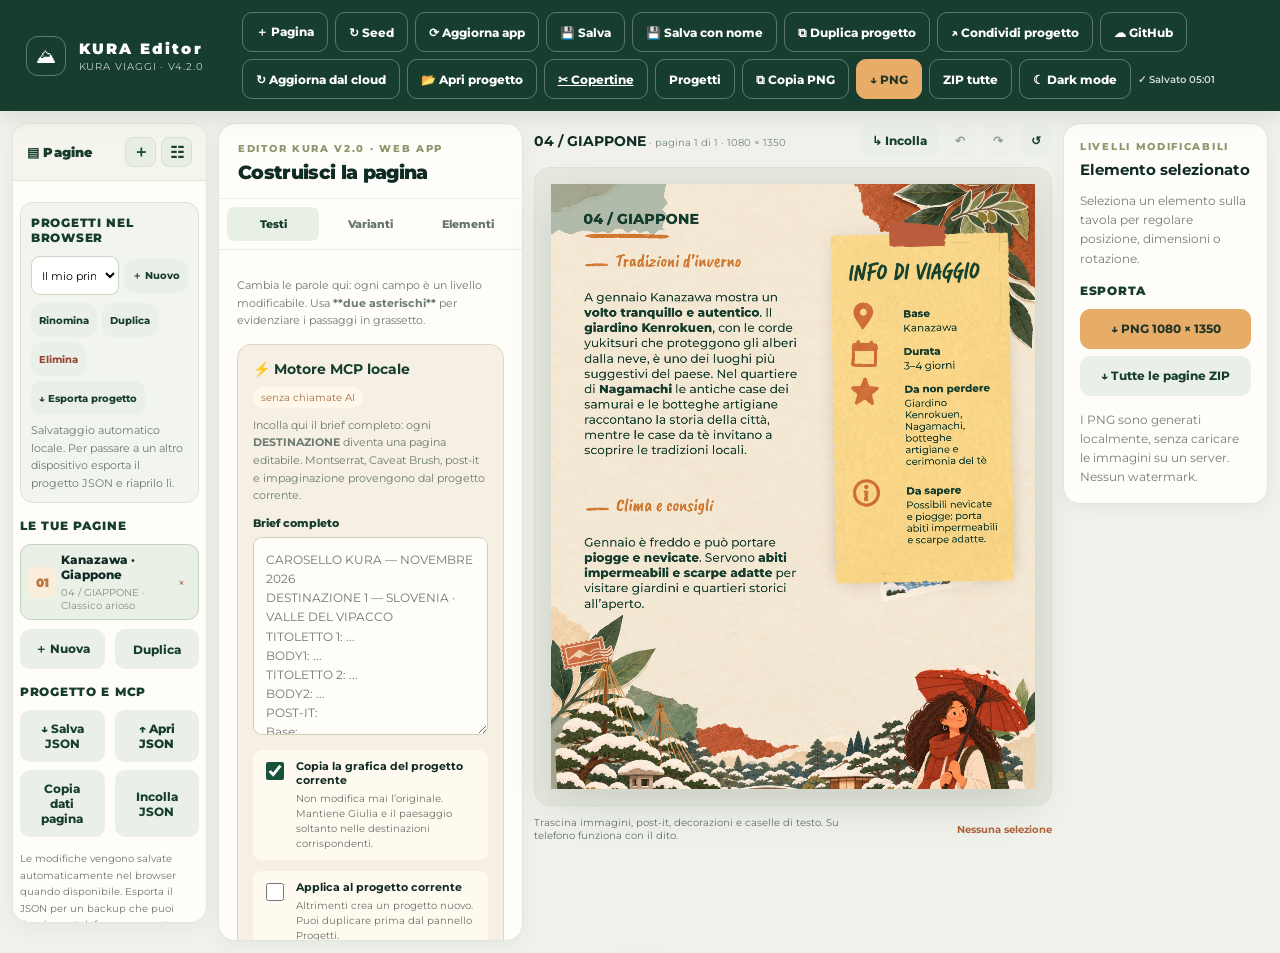
==== kura-editor/index.html @ 7c27416d "KURA 4.2: connect persistent Pages rail, cross-project copy/paste and dark mode" ====
<!doctype html>
<html lang="it">
<head>
<meta charset="utf-8"/>
<meta name="viewport" content="width=device-width,initial-scale=1,viewport-fit=cover"/>
<meta name="theme-color" content="#183d31"/>
<meta name="apple-mobile-web-app-capable" content="yes"/>
<meta name="apple-mobile-web-app-status-bar-style" content="default"/>
<meta name="apple-mobile-web-app-title" content="KURA Editor"/>
<link rel="manifest" href="./manifest.webmanifest"/>
<link rel="icon" href="./icon.svg" type="image/svg+xml"/>
<link rel="apple-touch-icon" href="./icon-192.png"/>
<title>KURA Editor · Caroselli 4:5</title>
<link rel="preconnect" href="https://fonts.googleapis.com"/>
<link rel="preconnect" href="https://fonts.gstatic.com" crossorigin/>
<link href="https://fonts.googleapis.com/css2?family=Montserrat:wght@300;400;500;600;700;800;900&family=Caveat:wght@600;700&display=swap" rel="stylesheet"/>
<style>
@font-face{font-family:'KURA Brush2';src:url('./assets/Kura_Brush2.woff2?v=3.0.0') format('woff2');font-style:normal;font-weight:400;font-display:swap}
@font-face{font-family:'KURA Brush Alt 1';src:url('./assets/KURA_Brush_ss01.woff2?v=4.1.0') format('woff2');font-style:normal;font-weight:400;font-display:swap}
@font-face{font-family:'KURA Brush Alt 2';src:url('./assets/KURA_Brush_ss02.woff2?v=4.1.0') format('woff2');font-style:normal;font-weight:400;font-display:swap}
:root{--green:#173d2e;--deep:#102b23;--orange:#d07834;--cream:#f7f1e6;--sand:#f3e8d6;--muted:#61766b;--stroke:#d4dfd3;--paper:#fffdf8;--shadow:0 16px 45px rgba(20,34,24,.12)}
*{box-sizing:border-box} body{margin:0;background:#eff1ea;font-family:'Montserrat',sans-serif;color:var(--deep);-webkit-font-smoothing:antialiased} button,input,select,textarea{font:inherit} button{cursor:pointer} button:focus-visible,input:focus-visible,textarea:focus-visible,select:focus-visible{outline:3px solid #d88b44;outline-offset:2px}
.topbar{display:flex;align-items:center;justify-content:space-between;gap:16px;background:var(--green);padding:12px clamp(14px,2vw,28px);color:white;position:sticky;top:0;z-index:20;box-shadow:0 4px 25px rgba(0,0,0,.1)} .brand{display:flex;gap:13px;align-items:center;min-width:200px}.brand-icon{display:grid;place-items:center;width:40px;height:40px;border:1px solid rgba(255,255,255,.32);border-radius:12px;font-size:20px}.brand b{display:block;font-weight:900;letter-spacing:.14em;font-size:15px}.brand small{display:block;font-size:10px;opacity:.75;letter-spacing:.09em;text-transform:uppercase;margin-top:2px}.top-actions{display:flex;align-items:center;gap:7px;flex-wrap:wrap}.btn{border:1px solid #d1dcd0;border-radius:10px;background:white;color:var(--green);padding:10px 13px;font-size:12px;font-weight:750;display:inline-flex;align-items:center;justify-content:center;gap:7px;min-height:40px;transition:background .14s,transform .14s}.btn:active{transform:scale(.975)}.btn.primary{background:#e7ad68;color:#243527;border-color:#e7ad68}.btn.dark{background:#294d3e;color:white;border-color:#557564}.btn.ghost{background:transparent;border-color:rgba(255,255,255,.3);color:#fff}.btn.small{padding:7px 10px;min-height:34px}.btn.flat{border-color:transparent;background:#eaf0e8}.btn.danger{color:#994636}.btn:disabled{opacity:.45;cursor:not-allowed}
.shell{display:grid;grid-template-columns:minmax(305px,345px) minmax(390px,1fr) minmax(235px,260px);gap:20px;max-width:1620px;margin:0 auto;padding:20px;align-items:start}.panel{background:#fffdf9;border-radius:17px;border:1px solid #e3e6dd;box-shadow:0 5px 20px rgba(25,50,35,.045);overflow:hidden}.panehead{padding:18px 19px 14px;border-bottom:1px solid #edf0e9}.eyebrow{font-size:10px;letter-spacing:.17em;text-transform:uppercase;color:#8e976d;font-weight:800}.panehead h2{margin:6px 0 0;font-size:19px;font-weight:850;letter-spacing:-.035em}.tabs{display:grid;grid-template-columns:repeat(3,1fr);padding:8px;gap:5px;border-bottom:1px solid #e9ede6}.tab{padding:10px 3px;border:0;border-radius:8px;background:transparent;color:#66766a;font-size:11px;font-weight:800}.tab.active{background:#e8efe4;color:var(--green)}.tabpane{display:none;padding:16px 18px 22px;max-height:calc(100vh - 210px);overflow:auto;overscroll-behavior:contain}.tabpane.active{display:block}.section-title{margin:15px 0 11px;font-size:12px;font-weight:850;letter-spacing:.06em;text-transform:uppercase;color:var(--green)}.section-title:first-child{margin-top:2px}.field{display:flex;flex-direction:column;margin:0 0 13px;gap:6px}.field label{font-size:11px;font-weight:850;color:#4b6353}.field input,.field textarea,.field select,.field .file-label{border:1px solid #dce3d8;border-radius:10px;background:#fbfdf9;color:#183d31;padding:11px 12px;min-width:0;width:100%;font-size:12px;line-height:1.5}.field textarea{resize:vertical;min-height:74px}.field input:focus,.field textarea:focus,.field select:focus{background:#fff}.field input[type=number]{appearance:textfield}.hint{font-size:11px;color:#6c7a70;line-height:1.6}.field.error input,.field.error textarea{border-color:#d8874e}.dual{display:grid;grid-template-columns:1fr 1fr;gap:10px}.triple{display:grid;grid-template-columns:repeat(3,minmax(0,1fr));gap:8px}.softbox{padding:13px;background:#f2f6ed;border:1px solid #e4eadd;border-radius:12px;margin:12px 0}.softbox.orange{background:#fff7e8;border-color:#f0dfc0}.softbox p{font-size:11px;color:#647064;margin:6px 0 0;line-height:1.5}.pill{font-size:10px;background:#e9e8d9;border-radius:999px;padding:4px 7px;display:inline-flex;align-items:center;font-weight:800;letter-spacing:.02em}.pill.ok{color:#2b5a38;background:#dcf0dc}.pill.warn{color:#8a5b28;background:#fff0d1}
.canvas-wrap{min-width:0;display:flex;flex-direction:column;align-items:center;gap:10px}.stage-head{width:100%;display:flex;justify-content:space-between;align-items:center;gap:12px}.stage-head strong{font-size:14px}.stage-head small{font-size:10px;color:#77877a}.stage-bg{padding:16px;background:#e6e9df;border-radius:16px;border:1px solid #dbe3d8;width:100%;display:flex;justify-content:center}.stage-inner{position:relative;width:min(100%,560px);aspect-ratio:4/5;background:white;box-shadow:var(--shadow);border-radius:2px;overflow:hidden;touch-action:none}.stage-inner canvas{display:block;width:100%;height:100%;touch-action:none;cursor:grab}.stage-inner canvas.dragging{cursor:grabbing}.stage-footer{display:flex;justify-content:space-between;align-items:center;width:100%;gap:9px;color:#637569;font-size:10px}.stage-footer span{max-width:65%}.stage-footer strong{color:#b0643a}.preview-scroll{position:sticky;top:84px}.inspector{padding:16px}.inspector h3{margin:0 0 10px;font-size:15px}.inspector p{line-height:1.6;font-size:12px;color:#728072}.inspector .field input[type=range]{padding:0;accent-color:#d07834;border:0;background:transparent}.compact-actions{display:flex;gap:6px;flex-wrap:wrap}.thumbrow{display:flex;gap:7px;overflow:auto;padding:6px 0 12px}.thumb{border:2px solid transparent;border-radius:8px;padding:4px;background:#f5f0e6;flex:0 0 auto;cursor:pointer}.thumb.active{border-color:#c77a38}.thumb img{width:58px;height:73px;object-fit:cover;display:block;border-radius:4px}.thumb small{display:block;font-size:9px;margin-top:4px;text-align:center;max-width:58px}.preset-grid{display:grid;grid-template-columns:1fr 1fr;gap:9px}.preset{display:flex;flex-direction:column;align-items:flex-start;gap:7px;border:1px solid #dfe6dc;background:#fbfbf7;border-radius:11px;padding:10px;text-align:left;color:var(--green)}.preset.active{border-color:#c78144;background:#fffaef}.preset-title{font-size:12px;font-weight:800}.mini-layout{width:100%;height:97px;display:grid;grid-template-columns:1fr 1fr;grid-template-rows:repeat(4,1fr);gap:3px;background:#f4e9d6;padding:8px;border-radius:6px}.mini-layout span{border-radius:2px;background:#94ab8e;grid-column:1;grid-row:1/3}.mini-layout em{background:#eed092;grid-column:2;grid-row:1/3}.mini-layout i{background:#c57650;grid-column:1/3;grid-row:4}.mini-layout.flip span{grid-column:2}.mini-layout.flip em{grid-column:1}.mini-layout.scatter em{grid-column:2;grid-row:2/4}.mini-layout.scatter span{grid-column:1;grid-row:1/3}.mini-layout.diagonal em{grid-column:1;grid-row:2/4}.mini-layout.diagonal span{grid-column:2;grid-row:1/3}.stickers{display:grid;grid-template-columns:repeat(4,1fr);gap:8px}.sticker-btn{border:1px solid #e4e5dc;border-radius:9px;background:#f8f5eb;aspect-ratio:1;display:grid;place-items:center;padding:5px}.sticker-btn img{max-width:100%;max-height:100%;object-fit:contain}.pageitem{display:flex;align-items:center;gap:10px;padding:9px;border:1px solid #e7ebe1;border-radius:11px;margin:0 0 9px;cursor:pointer;background:#fff}.pageitem.active{background:#eaf0e6;border-color:#c1d5bf}.pageitem .num{font-size:12px;font-weight:900;color:#bc7543;background:#faedda;border-radius:7px;width:28px;height:31px;display:grid;place-items:center}.pageitem .title{font-size:12px;font-weight:800}.pageitem small{display:block;font-size:10px;color:#809184;margin-top:4px}.pageitem .spacer{flex:1}.pageitem button{border:0;background:transparent;color:#9d5a3e;font-size:12px;padding:6px}.file-label{display:inline-flex;align-items:center;justify-content:center;gap:6px;cursor:pointer;font-weight:800!important;text-align:center}.file-label input{display:none}.footnote{margin:14px 0 0;font-size:10px;color:#6c786d;line-height:1.65}.kbd{background:#e8ebe4;padding:3px 6px;border-radius:5px;font-size:10px}.jsonbox{width:100%;min-height:160px;font-family:ui-monospace,monospace!important;font-size:11px!important}.toast{position:fixed;left:50%;bottom:24px;z-index:50;transform:translateX(-50%) translateY(120px);border-radius:12px;background:#12382b;color:white;padding:14px 22px;font-size:12px;font-weight:700;box-shadow:0 8px 35px rgba(0,0,0,.2);transition:transform .2s;pointer-events:none;max-width:90vw}.toast.show{transform:translateX(-50%) translateY(0)}.hidden{display:none!important}
@media(max-width:1190px){.shell{grid-template-columns:minmax(270px,315px) minmax(340px,1fr)}.inspector{grid-column:1;grid-row:2}.canvas-wrap{grid-column:2;grid-row:1/3}.preview-scroll{top:83px}}
@media(max-width:760px){.topbar{position:relative;flex-wrap:wrap;gap:8px;padding:10px 12px}.brand{min-width:0}.brand-icon{width:34px;height:34px}.brand b{font-size:13px}.brand small{font-size:9px}.top-actions{width:100%;justify-content:space-between;gap:5px}.top-actions .btn{min-height:37px;padding:7px 9px;font-size:10px;flex:1}.shell{display:flex;flex-direction:column;padding:10px;gap:12px}.canvas-wrap{order:0;width:100%}.preview-scroll{position:static}.stage-bg{padding:8px}.stage-inner{max-width:440px}.stage-footer{padding:0 4px}.panel{width:100%}.editor-panel{order:1}.inspector{order:2}.tabpane{max-height:none}.panehead{padding:12px 14px}.panehead h2{font-size:16px}.field textarea{min-height:85px}.inspector{padding:14px}.stage-head{padding:0 5px}.stage-footer span{max-width:75%}}

/* KURA PWA · Mobile-first usability. A compact toolbar, preview first and touch-sized controls. */
@media(max-width:760px){
 .topbar{position:sticky;top:0;z-index:60;padding:8px 10px 7px;gap:6px;padding-top:max(8px,env(safe-area-inset-top))}
 .top-actions{width:100%;display:flex;flex-wrap:nowrap;justify-content:flex-start;overflow-x:auto;scrollbar-width:none;-webkit-overflow-scrolling:touch;gap:6px;padding-bottom:2px}
 .top-actions::-webkit-scrollbar{display:none}
 .top-actions .btn{flex:0 0 auto;min-height:44px;padding:8px 11px;font-size:11px;white-space:nowrap}
 .shell{display:flex;flex-direction:column;gap:10px;padding:8px 8px max(14px,env(safe-area-inset-bottom))}
 .canvas-wrap{order:0;width:100%;min-width:0;grid-column:auto;grid-row:auto}
 .editor-panel{order:1;width:100%;min-width:0}
 .inspector{order:2;width:100%;grid-column:auto;grid-row:auto}
 .preview-scroll{position:static;top:auto;width:100%}
 .stage-bg{padding:8px;border-radius:11px}
 #stage{max-width:100%;height:auto;touch-action:none}
 .panehead{padding:12px 14px}
 .tabs{overflow-x:auto;flex-wrap:nowrap;-webkit-overflow-scrolling:touch}
 .tabs .tab{flex:0 0 auto;min-width:80px;min-height:42px}
 .stage-head{padding:0 3px}
}
@media (pointer:coarse){.btn,.tab{min-height:44px}}
@font-face{font-family:'Kaushan Script';src:url('./assets/KaushanScript-Regular.ttf?v=3.0.0') format('truetype');font-style:normal;font-weight:400;font-display:swap}
@font-face{font-family:'Caveat Brush';src:url('./assets/CaveatBrush-Regular.ttf?v=3.0.0') format('truetype');font-style:normal;font-weight:400;font-display:swap}
</style>
<link rel="stylesheet" href="./editor-v2.css?v=3.7.0"/>
<link rel="stylesheet" href="./editor-workspace.css?v=4.2.0"/>
</head>
<body>
<header class="topbar">
 <div class="brand"><span class="brand-icon">⛰</span><div><b>KURA Editor</b><small id="kuraEditorVersion">KURA Viaggi · v4.2.0</small></div></div>
 <div class="top-actions"><button id="topNew" class="btn ghost">＋ Pagina</button><button id="topSeed" class="btn ghost">↻ Seed</button><button id="topUpdate" class="btn ghost" title="Controlla se GitHub ha una nuova versione" aria-label="Aggiorna KURA Editor da GitHub">⟳ Aggiorna app</button><button id="topSaveProject" class="btn ghost" title="Salva nel browser e anche su GitHub se collegato">💾 Salva</button><button id="topSaveAs" class="btn ghost" title="Crea una versione indipendente con nome personalizzato">💾 Salva con nome</button><button id="topDuplicateProject" class="btn ghost" title="Duplica il progetto corrente senza modificarlo">⧉ Duplica progetto</button><button id="topShareProject" class="btn ghost" title="Condividi il link esatto del progetto già salvato su GitHub">↗ Condividi progetto</button><button id="topGitHub" class="btn ghost" title="Collega GitHub, salva e apri progetti cloud">☁ GitHub</button><button id="topCloudSync" class="btn ghost" title="Controlla e carica modifiche di altri collaboratori da GitHub">↻ Aggiorna dal cloud</button><button id="topOpenProject" class="btn ghost" title="Apri un progetto JSON modificabile">📂 Apri progetto</button><input id="topOpenProjectFile" type="file" accept=".json,application/json" hidden/><button id="topJson" class="btn ghost" title="Gestione progetti">Progetti</button><button id="topCopyPNG" class="btn ghost" title="Copia negli appunti questa pagina 1080 × 1350 senza scaricarla">⧉ Copia PNG</button><button id="topExport" class="btn primary">↓ PNG</button><button id="topZip" class="btn ghost">ZIP tutte</button></div>
</header>
<div class="shell">
 <section class="panel editor-panel">
  <div class="panehead"><div class="eyebrow">Editor KURA v2.0 · Web app</div><h2>Costruisci la pagina</h2></div>
  <div class="tabs"><button class="tab active" data-tab="texts">Testi</button><button class="tab" data-tab="layouts">Varianti</button><button class="tab" data-tab="elements">Elementi</button><button class="tab" data-tab="pages">Pagine</button></div>
  <div class="tabpane active" id="tab-texts">
   <p class="hint">Cambia le parole qui: ogni campo è un livello modificabile. Usa <b>**due asterischi**</b> per evidenziare i passaggi in grassetto.</p>
   <div class="kura-bulk-font-panel softbox">
    <div class="section-title">Dimensione testi in blocco</div>
    <label class="kura-bulk-all"><input type="checkbox" id="bulkAllPages"/><span><strong>Applica a tutte le pagine</strong><small id="bulkScopeHint">Modifica solo la pagina corrente</small></span></label>
    <div class="kura-bulk-font-row">
     <label for="bodyScale">Testo normale <strong id="bodyScaleLabel">100%</strong></label>
     <div class="kura-bulk-slider"><button type="button" id="bodyScaleMinus" class="btn flat small" aria-label="Riduci tutto il testo normale">−</button><input id="bodyScale" type="range" min="70" max="200" value="100" step="1" aria-label="Dimensione testo normale"/><button type="button" id="bodyScalePlus" class="btn flat small" aria-label="Ingrandisci tutto il testo normale">＋</button></div>
     <small class="hint">I due paragrafi mantengono lo stesso font e i grassetti.</small>
    </div>
    <div class="kura-bulk-font-row">
     <label for="noteScale">Testo post-it <strong id="noteScaleLabel">100%</strong></label>
     <div class="kura-bulk-slider"><button type="button" id="noteScaleMinus" class="btn flat small" aria-label="Riduci tutto il testo post-it">−</button><input id="noteScale" type="range" min="70" max="200" value="100" step="1" aria-label="Dimensione testo post-it"/><button type="button" id="noteScalePlus" class="btn flat small" aria-label="Ingrandisci tutto il testo post-it">＋</button></div>
     <small class="hint">Modifica etichette e descrizioni; carta, scotch, icone e titolo restano invariati.</small>
    </div>
    <div class="field"><label for="noteTextShift">Testo post-it: sposta a sinistra / destra <strong id="noteTextShiftLabel">0 px</strong></label><input id="noteTextShift" type="range" min="-100" max="60" value="0" step="2"/></div>
   <div class="kura-bulk-reset"><button type="button" class="btn flat small" id="bulkFontReset">↺ Ripristina 100%</button></div>
    <p id="bulkFitHint" class="hint" role="status">Se un testo non entra, puoi ampliare la sua casella senza cambiare il layout delle altre pagine.</p>
   </div>
   <div class="section-title">Introduzione</div>
   <div class="field" data-field="eyebrow"><label for="f-eyebrow">Numero / Paese</label><input id="f-eyebrow" data-text="eyebrow" placeholder="04 / GIAPPONE"/></div>
   <div class="field" data-field="head1"><label for="f-head1">Minititolo 1 · KURA Brush2</label><input id="f-head1" data-text="head1" placeholder="Tradizioni d’inverno"/></div>
   <div class="field" data-field="body1"><label for="f-body1">Paragrafo principale</label><textarea id="f-body1" data-text="body1" rows="7"></textarea></div>
   <div class="section-title">Secondo paragrafo</div>
   <div class="field" data-field="head2"><label for="f-head2">Minititolo 2 · KURA Brush2</label><input id="f-head2" data-text="head2" placeholder="Clima e consigli"/></div>
   <div class="field" data-field="body2"><label for="f-body2">Secondo testo</label><textarea id="f-body2" data-text="body2" rows="5"></textarea></div>
   <div class="section-title">Post-it · Info di viaggio</div>
   <div class="field" data-field="note_title">
    <label for="f-note-title">Scritta del post-it (modificabile)</label>
    <input id="f-note-title" data-text="note_title" maxlength="100" placeholder="INFO DI VIAGGIO"/>
    <label style="display:flex;align-items:center;gap:8px;margin-top:7px"><input id="noteTitleEditable" type="checkbox" style="width:18px;height:18px"/> Usa il titolo modificabile al posto del PNG</label>
    <div class="kura-note-title-options" style="display:grid;grid-template-columns:1fr 1fr;gap:7px;margin-top:9px">
     <label style="font-size:11px">Font
      <select id="noteTitleFont" style="width:100%">
       <option value="KURA Brush2">KURA Brush originale</option><option value="KURA Custom Brush">Font personalizzato</option>
       <option value="Caveat Brush">Caveat Brush</option>
       <option value="Kaushan Script">Kaushan Script</option>
       <option value="Montserrat">Montserrat</option>
      </select>
     </label>
     <label style="font-size:11px">Glifi
      <select id="noteTitleGlyph" style="width:100%">
       <option value="0">Originali</option>
       <option value="1">Alternativi 01</option>
       <option value="2">Alternativi 02</option>
      </select>
     </label>
     <label style="font-size:11px">Spessore
      <select id="noteTitleWeight" style="width:100%">
       <option value="400">Regular</option>
       <option value="700">Bold</option>
       <option value="800">ExtraBold</option>
      </select>
     </label>
     <label style="font-size:11px">Dimensione
      <input id="noteTitleSize" type="number" min="20" max="160" value="52" step="1" style="width:100%"/>
     </label>
    </div>
    <p class="hint">Seleziona il titolo nella tavola per scegliere KURA Brush, glifi Base/01/02 e peso Regular/Bold/ExtraBold. Puoi tornare al PNG originale quando vuoi.</p>
   </div>
   <div class="dual"><div class="field" data-field="base"><label>Base</label><input data-text="base"/></div><div class="field" data-field="duration"><label>Durata</label><input data-text="duration"/></div></div>
   <div class="field" data-field="highlight"><label>Da non perdere</label><textarea data-text="highlight" rows="3"></textarea></div>
   <div class="field" data-field="tips"><label>Da sapere</label><textarea data-text="tips" rows="3"></textarea></div>
   <div class="softbox"><b style="font-size:11px">Controllo impaginazione</b><p id="fitStatus">Testi verificati: nessuna sovrapposizione.</p></div>
  </div>
  <div class="tabpane" id="tab-layouts">
   <div class="section-title">Composizione</div>
   <div class="preset-grid" id="layoutGrid"></div>
   <div class="section-title">Seed e variazioni</div>
   <div class="field"><label for="seedField">Seed riproducibile</label><input id="seedField" placeholder="es. 2407" inputmode="numeric"/></div>
   <div class="dual"><button class="btn flat" id="seedApply">Applica seed</button><button class="btn flat" id="seedRandom">Seed casuale ↻</button></div>
   <p class="hint">Un seed cambia sfondo, post-it e piccoli dettagli. I contenuti rimangono invariati.</p>
   <div class="section-title">Sfondi carta</div><div class="thumbrow" id="bgGallery"></div>
   <div class="section-title">Dimensioni e posizione dello sfondo</div><p class="hint">Ingrandisci o sposta la carta per lasciare libera la zona dei titoli.</p><div class="field"><label>Ingrandimento <strong id="bgZoomValue">100%</strong></label><input id="bgZoom" type="range" min="100" max="180" value="100" step="2"/></div><div class="field"><label>Spostamento orizzontale <strong id="bgShiftXValue">0</strong></label><input id="bgShiftX" type="range" min="-300" max="300" value="0" step="5"/></div><div class="field"><label>Spostamento verticale <strong id="bgShiftYValue">0</strong></label><input id="bgShiftY" type="range" min="-300" max="300" value="0" step="5"/></div><button id="bgReset" class="btn flat" type="button">↺ Ripristina sfondo</button><div class="section-title">Post-it</div><div class="thumbrow" id="noteGallery"></div>
   <div class="section-title">Dimensioni dei testi</div>
   <p class="hint">I controlli per ingrandire in blocco i paragrafi e i testi del post-it si trovano nella scheda <b>Testi</b>.</p>
   <button type="button" class="btn flat small" id="jumpBulkTypography">Apri controlli testo</button>
  </div>
  <div class="tabpane" id="tab-elements">
   <div class="section-title">Illustrazione della destinazione</div>
   <div class="softbox orange"><b style="font-size:12px">Solo questa cambia a ogni meta</b><p>Carica l'illustrazione 2D paper-cut di Giulia nel luogo. Il resto della tavola rimane già pronto.</p></div>
   <label class="btn file-label" style="width:100%;margin-bottom:9px">＋ Carica Giulia / panorama PNG<input type="file" accept="image/*" id="sceneFile"/></label>
   <label class="btn file-label" style="width:100%;margin-bottom:12px">＋ Carica cartolina PNG<input type="file" accept="image/*" id="postcardFile"/></label>
   <div class="dual"><button class="btn flat" id="useDemoScene">Giulia demo</button><button class="btn flat" id="hideScene">Nascondi Giulia</button></div>
   <div class="section-title">Decorazioni KURA</div><div class="stickers" id="stickerGrid"></div>
   <p class="hint">Tocca un elemento per aggiungerlo. Poi trascinalo direttamente sulla tavola; dimensioni e rotazione si regolano a destra.</p>
   <div class="section-title">Caratteri</div>
   <div class="softbox" id="fontStatus"><b>KURA Brush originale</b><p>Verifica delle tre varianti di glifi (Base, ss01, ss02) in corso. Il peso Bold/ExtraBold è simulato per ispessimento del tratto: il font originale è Regular.</p></div>
   <label class="btn file-label" style="width:100%;margin-bottom:8px">Sostituisci font (opzionale)<input id="fontFile" type="file" accept=".otf,.ttf,.woff,.woff2,font/otf,font/ttf,font/woff,font/woff2"/></label>
   <div class="dual"><button class="btn flat" id="fontRemember">Salva font locale</button><button class="btn flat" id="fontReset">Ripristina font predefinito</button></div>
   <p class="footnote">Kaushan Script e Caveat Brush sono font Google con licenza OFL; il font è selezionabile da ogni casella testo.</p>
  </div>
  <div class="tabpane" id="tab-pages">
   <div class="section-title">Le tue pagine</div><div id="pageList"></div>
   <div class="dual"><button class="btn flat" id="addPage">＋ Nuova</button><button class="btn flat" id="duplicatePage">Duplica</button></div>
   <div class="section-title">Progetto e MCP</div>
   <div class="dual"><button class="btn flat" id="saveJson">↓ Salva JSON</button><label class="btn flat file-label">↑ Apri JSON<input id="jsonFile" type="file" accept=".json,application/json"/></label></div>
   <div class="dual" style="margin-top:8px"><button class="btn flat" id="copyFast">Copia dati pagina</button><button class="btn flat" id="showFast">Incolla JSON</button></div>
   <div id="fastBox" class="hidden" style="margin-top:12px"><label class="hint" for="fastText">JSON pagina o progetto, compilabile anche da MCP</label><textarea id="fastText" class="jsonbox" spellcheck="false"></textarea><button class="btn primary" id="applyFast">Applica JSON</button></div>
   <p class="footnote">Le modifiche vengono salvate automaticamente nel browser quando disponibile. Esporta il JSON per un backup che puoi riaprire su telefono o computer.</p>
  </div>
 </section>
 <main class="canvas-wrap">
  <div class="stage-head"><div><strong id="stageName">04 / GIAPPONE</strong><small id="stageMeta"> &nbsp;·&nbsp; 1080 × 1350 px</small></div><div class="compact-actions"><button class="btn small flat" id="undoBtn" title="Annulla">↶</button><button class="btn small flat" id="redoBtn" title="Ripristina">↷</button><button class="btn small flat" id="resetPosBtn" title="Reimposta posizione">↺</button></div></div>
  <div class="stage-bg"><div class="stage-inner"><canvas id="stage" width="1080" height="1350" aria-label="Anteprima KURA: trascina gli elementi per spostarli"></canvas></div></div>
  <div class="stage-footer"><span>Trascina immagini, post-it, decorazioni e caselle di testo. Su telefono funziona con il dito.</span><strong id="selectionName">Nessuna selezione</strong></div>
 </main>
 <aside class="panel inspector preview-scroll">
  <div class="eyebrow">Livelli modificabili</div><h3 style="margin:7px 0 10px">Elemento selezionato</h3>
  <div id="inspectEmpty"><p>Seleziona un elemento sulla tavola per regolare posizione, dimensioni o rotazione.</p></div>
  <div id="inspectControls" class="hidden">
   <div class="pill" id="selectedKind">Elemento</div>
   <div class="field" style="margin-top:12px"><label>Dimensione <span id="sizeValue"></span></label><input id="elementSize" type="range" min="45" max="190" step="1" value="100"/></div>
   <div class="field"><label>Rotazione <span id="rotateValue"></span></label><input id="elementRotate" type="range" min="-25" max="25" step="1" value="0"/></div>
   <div class="field"><label>Opacità <span id="opacityValue"></span></label><input id="elementOpacity" type="range" min="30" max="100" step="1" value="100"/></div>
   <div class="compact-actions"><button class="btn flat small" id="layerFront">Porta avanti</button><button class="btn flat small" id="layerBack">Porta dietro</button><button class="btn flat small danger" id="deleteElement">Rimuovi</button></div>
  </div>
  <div class="section-title">Esporta</div>
  <button id="inspectPng" class="btn primary" style="width:100%;margin-bottom:7px">↓ PNG 1080 × 1350</button>
  <button id="inspectAll" class="btn flat" style="width:100%">↓ Tutte le pagine ZIP</button>
  <p class="footnote">I PNG sono generati localmente, senza caricare le immagini su un server. Nessun watermark.</p>
 </aside>
</div>
<div class="toast" id="toast" role="status"></div>
<script>
'use strict';
const KURA_BUILD='4.2.0';
window.KURA_BUILD={version:'4.2.0',build:'20261103fa03'};
const ASSETS={"sticker_map":"./assets/sticker_map.png","sticker_berries":"./assets/sticker_berries.png","sticker_stamp":"./assets/sticker_stamp.png","postit_4":"./assets/postit_4.png","postit_1":"./assets/postit_1.png","pennellata_3":"./assets/pennellata_3.png","sticker_olive":"./assets/sticker_olive.png","sticker_monstera":"./assets/sticker_monstera.png","sticker_tape":"./assets/sticker_tape.png","pennellata_1":"./assets/pennellata_1.png","cartolina_kenrokuen":"./assets/cartolina_kenrokuen.png","sticker_compass":"./assets/sticker_compass.png","pennellata_2":"./assets/pennellata_2.png","sticker_camera":"./assets/sticker_camera.png","postit_3":"./assets/postit_3.png","giulia_kanazawa":"./assets/giulia_kanazawa.png","postit_2":"./assets/postit_2.png","sfondo_3":"./assets/sfondo_3.jpg","sfondo_4":"./assets/sfondo_4.jpg","sfondo_1":"./assets/sfondo_1.jpg","sfondo_2":"./assets/sfondo_2.jpg"};
// Approved original KURA post-it, extracted into actual independent transparent PNG files.
Object.assign(ASSETS,{
 postit_canon_paper:'./assets/postit-canon/postit_paper.png?v=3.4.0',
 postit_canon_shadow:'./assets/postit-canon/postit_shadow.png?v=3.4.0',
 postit_canon_tape:'./assets/postit-canon/postit_tape.png?v=3.4.0',
 postit_canon_title:'./assets/postit-canon/postit_title.png?v=3.5.0',
 postit_canon_pin:'./assets/postit-canon/postit_pin.png?v=3.4.0',
 postit_canon_calendar:'./assets/postit-canon/postit_calendar.png?v=3.4.0',
 postit_canon_star:'./assets/postit-canon/postit_star.png?v=3.4.0',
 postit_canon_info:'./assets/postit-canon/postit_info.png?v=3.4.0'
});
const W=1080,H=1350, GREEN='#153d2d',ORANGE='#cf7931',GREEN2='#17402f';
const DEFAULT_FIELDS={
 eyebrow:'04 / GIAPPONE',head1:'Tradizioni d’inverno',
 body1:'A gennaio Kanazawa mostra un **volto tranquillo e autentico**. Il **giardino Kenrokuen**, con le corde yukitsuri che proteggono gli alberi dalla neve, è uno dei luoghi più suggestivi del paese. Nel quartiere di **Nagamachi** le antiche case dei samurai e le botteghe artigiane raccontano la storia della città, mentre le case da tè invitano a scoprire le tradizioni locali.',
 head2:'Clima e consigli',body2:'Gennaio è freddo e può portare **piogge e nevicate**. Servono **abiti impermeabili e scarpe adatte** per visitare giardini e quartieri storici all’aperto.',
 base:'Kanazawa',duration:'3–4 giorni',highlight:'Giardino Kenrokuen, Nagamachi, botteghe artigiane e cerimonia del tè',tips:'Possibili nevicate e piogge: porta abiti impermeabili e scarpe adatte.'
};
const LAYOUTS=[
 {name:'Classico arioso',id:'left',hint:'Testo sinistra · note destra',eyebrow:[72,64,430,52],head1:[72,154,485,61],body1:[74,241,485,430],head2:[74,699,478,62],body2:[74,788,480,224],note:[623,105,411,543],postcard:[684,690,319,242,-5],scene:[0,987,1070,580,0]},
 {name:'Specchio',id:'right',hint:'Testo destra · note sinistra',eyebrow:[592,64,422,50],head1:[570,185,457,60],body1:[571,273,465,416],head2:[571,718,450,60],body2:[571,798,461,212],note:[40,283,407,531],postcard:[95,72,310,240,5],scene:[-12,988,1070,580,0]},
 {name:'Cartolina alta',id:'magazine',hint:'Cartolina sopra · note centrale',eyebrow:[70,64,445,49],head1:[70,168,471,60],body1:[70,255,471,413],head2:[70,693,470,58],body2:[70,779,471,216],note:[613,415,405,533],postcard:[671,90,320,240,8],scene:[-20,997,1040,580,0]},
 {name:'Sfalsato',id:'diagonal',hint:'Note sinistra · testo destra',eyebrow:[678,55,378,45],head1:[562,164,471,60],body1:[562,254,466,427],head2:[563,698,468,60],body2:[563,782,466,200],note:[56,165,409,540],postcard:[106,737,300,240,-6],scene:[-35,999,1080,600,0]}
];
const stickerDefs=[['olive','Ulivo'],['berries','Bacche'],['monstera','Foglie'],['map','Mappa'],['compass','Bussola'],['stamp','Timbro'],['tape','Scotch'],['camera','Fotocamera']];
const imageCache=new Map(), canvas=document.getElementById('stage'),ctx=canvas.getContext('2d',{alpha:false});
let pages=[],current=0,selected=null,drag=null,history=[],future=[],fontBlob=null,faceLoaded=false,renderTimer=0,saveTimer=0,toastTimer=0,hitboxes=[],fitIssues=[];
const $=s=>document.querySelector(s),$$=s=>Array.from(document.querySelectorAll(s));
function keyImg(k){return 'img_'+k;} function dataUrl(k){return ASSETS[k]||null;} function uuid(){return 'k'+Math.random().toString(36).slice(2,10)}
function hashSeed(str){let h=2166136261>>>0;for(const ch of String(str)){h^=ch.charCodeAt(0);h=Math.imul(h,16777619)}return h>>>0}
function rng(seed){let x=hashSeed(seed)||1;return()=>{x|=0;x=x+0x6D2B79F5|0;let t=Math.imul(x^x>>>15,1|x);t^=t+Math.imul(t^t>>>7,61|t);return((t^t>>>14)>>>0)/4294967296}}
function assetImage(key){if(imageCache.has(key))return imageCache.get(key);let src=ASSETS[key];if(!src)return null;const im=new Image();im.decoding='async';im.src=src;im.onload=queueRender;imageCache.set(key,im);return im}
function makePage(layout=0,copy=null){let seed=String(2240+Math.floor(Math.random()*7500));let p={id:uuid(),name:'Nuova destinazione',seed,layout,background:layout,note:layout,fields:copy?structuredClone(copy.fields):structuredClone(DEFAULT_FIELDS),visuals:{note:{x:LAYOUTS[layout].note[0],y:LAYOUTS[layout].note[1],w:LAYOUTS[layout].note[2],h:LAYOUTS[layout].note[3],rot:layout%2?2:-1,scale:1,opacity:1,visible:true},postcard:{x:LAYOUTS[layout].postcard[0],y:LAYOUTS[layout].postcard[1],w:LAYOUTS[layout].postcard[2],h:LAYOUTS[layout].postcard[3],rot:LAYOUTS[layout].postcard[4],scale:1,opacity:1,visible:!!copy},scene:{x:LAYOUTS[layout].scene[0],y:LAYOUTS[layout].scene[1],w:LAYOUTS[layout].scene[2],h:LAYOUTS[layout].scene[3],rot:0,scale:1,opacity:1,visible:!!copy}},imageKeys:{scene:copy?.imageKeys?.scene||null,postcard:copy?.imageKeys?.postcard||null},stickers:[],offsets:{},bodyScale:1,noteScale:1};if(!copy){p.fields={...structuredClone(DEFAULT_FIELDS),eyebrow:'01 / DESTINAZIONE',base:'',duration:'3–4 giorni',highlight:'',tips:'',head1:'Un luogo diverso',body1:'Scrivi qui il primo paragrafo. Racconta cosa rende speciale la destinazione e perché vale la pena visitarla.',head2:'Quando partire',body2:'Scrivi qui il secondo paragrafo con le condizioni del periodo, i consigli pratici e un dettaglio utile.'};p.visuals.scene.visible=false;p.visuals.postcard.visible=false;}else{p.name=copy.name+' · variante'}return p}
function newDemo(){let p=makePage(0,{fields:DEFAULT_FIELDS,imageKeys:{scene:'giulia_kanazawa',postcard:'cartolina_kenrokuen'},name:'Kanazawa'});p.name='Kanazawa · Giappone';p.seed='2407';p.visuals.scene.visible=true;p.visuals.postcard.visible=true;p.stickers=[{id:uuid(),key:'sticker_olive',x:885,y:10,w:190,h:97,rot:10,scale:1,opacity:.93},{id:uuid(),key:'sticker_stamp',x:19,y:1010,w:123,h:81,rot:-5,scale:1,opacity:.95}];return p}
function page(){return pages[current]}
function deepClone(x){return JSON.parse(JSON.stringify(x))}
function snapshot(){history.push(JSON.stringify({pages,current}));if(history.length>45)history.shift();future=[];updateHistory()}
function undo(){if(!history.length)return;future.push(JSON.stringify({pages,current}));const prev=JSON.parse(history.pop());pages=prev.pages;current=prev.current;selected=null;refreshAll();updateHistory()}
function redo(){if(!future.length)return;history.push(JSON.stringify({pages,current}));const next=JSON.parse(future.pop());pages=next.pages;current=next.current;selected=null;refreshAll();updateHistory()}
function updateHistory(){$('#undoBtn').disabled=!history.length;$('#redoBtn').disabled=!future.length}
function emitToast(s){clearTimeout(toastTimer);const x=$('#toast');x.textContent=s;x.classList.add('show');toastTimer=setTimeout(()=>x.classList.remove('show'),2400)}
function formatName(p){return (p.fields.eyebrow||p.name||'Nuova pagina').trim()}
function addPage(layout){snapshot();pages.push(makePage(layout));current=pages.length-1;selected=null;refreshAll();emitToast('Nuova tavola 4:5 creata')}
function duplicate(){snapshot();let p=deepClone(page());p.id=uuid();p.name+=' · copia';pages.splice(current+1,0,p);current++;selected=null;refreshAll()}
function deleteCurrent(){if(pages.length===1){emitToast('Lascia almeno una pagina nel progetto');return;}snapshot();pages.splice(current,1);current=Math.min(current,pages.length-1);selected=null;refreshAll()}
function selectPage(i){current=Math.max(0,Math.min(i,pages.length-1));selected=null;refreshAll()}
function applyLayout(i){if(!page())return;snapshot();const p=page();const old=LAYOUTS[p.layout],lay=LAYOUTS[i];p.layout=i;for(const id of ['note','postcard','scene']){const a=lay[id];p.visuals[id]={...p.visuals[id],x:a[0],y:a[1],w:a[2],h:a[3],rot:a[4]||0,scale:1}}regenerateDecorations(false);refreshAll()}
function applySeed(seed,random=false){snapshot();const p=page();p.seed=String(seed||Math.floor(Math.random()*100000));const rand=rng(p.seed);p.background=Math.floor(rand()*16);p.note=0;p.visuals.note.rot=Math.round(rand()*6-3);p.visuals.postcard.rot=Math.round(rand()*12-6);p.visuals.note.x=LAYOUTS[p.layout].note[0]+Math.round((rand()-.5)*22);p.visuals.note.y=LAYOUTS[p.layout].note[1]+Math.round((rand()-.5)*14);regenerateDecorations(true);refreshAll();emitToast('Seed '+p.seed+' applicato')}
function regenerateDecorations(addNew){const p=page(),r=rng(p.seed+'decor');if(!p.stickers.length||addNew){p.stickers=[];for(let j=0;j<2;j++){let names=['olive','berries','monstera','map','stamp','compass'];let n=names[Math.floor(r()*names.length)];let zone=j===0?{x:0,y:0}:{x:750,y:1000};let x=zone.x+Math.round(r()*140),y=zone.y+Math.round(r()*140);p.stickers.push({id:uuid(),key:'sticker_'+n,x,y,w:100+Math.round(r()*100),h:0,rot:Math.round((r()-.5)*26),scale:1,opacity:.8+Math.round(r()*15)/100})}}}
function setTab(s){$$('.tab').forEach(n=>n.classList.toggle('active',n.dataset.tab===s));$$('.tabpane').forEach(n=>n.classList.toggle('active',n.id==='tab-'+s))}
function updateTextControls(){for(const el of $$('[data-text]')){const k=el.dataset.text;if(document.activeElement!==el)el.value=page().fields[k]??''} $('#seedField').value=page().seed;$('#bodyScale').value=Math.round(page().bodyScale*100);$('#bodyScaleLabel').textContent=$('#bodyScale').value+'%';$('#noteScale').value=Math.round(page().noteScale*100);$('#noteScaleLabel').textContent=$('#noteScale').value+'%';if($('#noteTextShift')){$('#noteTextShift').value=page().noteTextShift||0;$('#noteTextShiftLabel').textContent=(page().noteTextShift||0)+' px'}if($('#noteTitleEditable'))$('#noteTitleEditable').checked=page().noteTitleMode==='text';
if($('#noteTitleFont')){
 const titleStyle=page().textStyles?.note_title||{},family=titleStyle.family||'KURA Brush2',kura=family.startsWith('KURA Brush');
 $('#noteTitleFont').value=kura?'KURA Brush2':family;
 $('#noteTitleGlyph').value=family==='KURA Brush Alt 1'?'1':family==='KURA Brush Alt 2'?'2':'0';
 $('#noteTitleGlyph').disabled=!kura;
 $('#noteTitleWeight').value=String(titleStyle.fontWeight||400);
 $('#noteTitleSize').value=String(titleStyle.fontSize||52);
}$('#stageName').textContent=formatName(page());$('#stageMeta').textContent=' · pagina '+(current+1)+' di '+pages.length+' · 1080 × 1350';if(typeof updateBulkScope==='function')updateBulkScope()}
function refreshGalleries(){
 const bg=$('#bgGallery');bg.innerHTML='';
 for(let i=0;i<4;i++){const btn=document.createElement('button');btn.className='thumb '+(page().background===i?'active':'');btn.innerHTML='<img src="'+ASSETS['sfondo_'+(i+1)]+'" alt="Sfondo '+(i+1)+'"/><small>Variante '+(i+1)+'</small>';btn.onclick=()=>{snapshot();page().background=i;refreshGalleries();queueRender()};bg.appendChild(btn)}
 const note=$('#noteGallery');
 if(note){note.className='hint';note.innerHTML='Unico post-it KURA · carta ridimensionabile, scotch, titolo e icone separati. Tutti i componenti vengono renderizzati come PNG trasparenti indipendenti.';}
}
function refreshLayoutGrid(){const root=$('#layoutGrid');root.innerHTML='';LAYOUTS.forEach((l,i)=>{const b=document.createElement('button');b.className='preset '+(i===page().layout?'active':'');b.innerHTML='<div class="mini-layout '+(['','flip','scatter','diagonal'][i])+'"><span></span><em></em><i></i></div><span class="preset-title">'+l.name+'</span><span class="hint">'+l.hint+'</span>';b.onclick=()=>applyLayout(i);root.appendChild(b)})}
function refreshStickerGrid(){const root=$('#stickerGrid');root.innerHTML='';for(const [key,name] of stickerDefs){const b=document.createElement('button');b.className='sticker-btn';b.title='Aggiungi '+name;b.innerHTML='<img src="'+ASSETS['sticker_'+key]+'" alt="'+name+'"/>';b.onclick=()=>addSticker(key);root.appendChild(b)}}
function refreshPages(){const root=$('#pageList');root.innerHTML='';pages.forEach((p,i)=>{const b=document.createElement('div');b.className='pageitem '+(i===current?'active':'');b.innerHTML='<span class="num">'+String(i+1).padStart(2,'0')+'</span><div class="spacer"><div class="title">'+escapeHTML(p.name||'Tavola')+'</div><small>'+escapeHTML(formatName(p))+' · '+LAYOUTS[p.layout].name+'</small></div><button type="button" title="Rimuovi">×</button>';b.onclick=()=>selectPage(i);b.lastElementChild.onclick=e=>{e.stopPropagation();if(i!==current)selectPage(i);deleteCurrent()};root.appendChild(b)})}
function escapeHTML(s){return String(s||'').replace(/[&<>"']/g,c=>({'&':'&amp;','<':'&lt;','>':'&gt;','"':'&quot;',"'":'&#39;'}[c]))}
function refreshInspector(){const e=selected?elementById(selected):null;$('#inspectEmpty').classList.toggle('hidden',!!e);$('#inspectControls').classList.toggle('hidden',!e);$('#selectionName').textContent=e?(e.label||e.id):'Nessuna selezione';if(!e)return;$('#selectedKind').textContent=e.type==='text'?'Casella testo':e.type==='note'?'Post-it':e.type==='scene'?'Illustrazione':e.type==='postcard'?'Cartolina':'Decorazione';$('#elementSize').value=Math.round((e.model.scale||1)*100);$('#sizeValue').textContent=$('#elementSize').value+'%';$('#elementRotate').value=e.model.rot||0;$('#rotateValue').textContent=(e.model.rot||0)+'°';$('#elementOpacity').value=Math.round((e.model.opacity??1)*100);$('#opacityValue').textContent=$('#elementOpacity').value+'%';}
function refreshAll(){updateTextControls();refreshLayoutGrid();refreshGalleries();refreshPages();refreshInspector();queueRender();scheduleSave()}
function addSticker(key){snapshot();const r=rng(page().seed+'add'+page().stickers.length);const s={id:uuid(),key:'sticker_'+key,x:W*.38+Math.round(r()*W*.18),y:H*.6+Math.round(r()*H*.18),w:160,h:0,rot:Math.round((r()-.5)*26),scale:1,opacity:1};page().stickers.push(s);selected='sticker:'+s.id;refreshInspector();queueRender();emitToast('Trascina la decorazione sulla tavola')}
function elementById(id){const p=page();if(!p)return null;if(id==='note'||id==='scene'||id==='postcard')return {id,type:id,model:p.visuals[id],label:({note:'Info di viaggio',scene:'Giulia / panorama',postcard:'Cartolina'})[id]};if(id.startsWith('sticker:')){const s=p.stickers.find(v=>v.id===id.slice(8));return s?{id,type:'sticker',model:s,label:s.key.replace('sticker_','')}:null}if(id.startsWith('text:')){const k=id.slice(5);if(p.fields[k]!==undefined){p.offsets[k]??={dx:0,dy:0,scale:1,rot:0,opacity:1};return{id,type:'text',model:p.offsets[k],label:'Testo · '+k}}}return null}
function moveLayer(id,step){const p=page();if(!id?.startsWith('sticker:'))return;const i=p.stickers.findIndex(x=>x.id===id.slice(8));if(i<0)return;const j=Math.max(0,Math.min(p.stickers.length-1,i+step));snapshot();const [it]=p.stickers.splice(i,1);p.stickers.splice(j,0,it);queueRender()}
function deleteSelected(){if(!selected)return;const p=page();snapshot();if(selected.startsWith('sticker:'))p.stickers=p.stickers.filter(x=>x.id!==selected.slice(8));else if(['scene','postcard'].includes(selected))p.visuals[selected].visible=false;else if(selected==='note')p.visuals.note.visible=false;else if(selected.startsWith('text:')){p.offsets[selected.slice(5)]={dx:0,dy:0,scale:1,rot:0,opacity:1}}selected=null;refreshInspector();queueRender()}
// Canvas drawing: exact pixel export at 1080x1350. All template assets are preloaded and images keep their aspect ratio.
function box(base,p,k){const o=p.offsets?.[k]||{};return{x:base[0]+(o.dx||0),y:base[1]+(o.dy||0),w:base[2]*(o.scale||1),h:base[3]*(o.scale||1)}}
function drawImageFit(c,im,x,y,w,h,rot=0,opacity=1,flipX=false,extraFlipX=false,flipY=false){if(!im||!im.complete||!im.naturalWidth)return;const sx=w/im.naturalWidth,sy=h/im.naturalHeight,scale=Math.min(sx,sy);const ww=im.naturalWidth*scale,hh=im.naturalHeight*scale;c.save();c.translate(x+w/2,y+h/2);c.rotate(rot*Math.PI/180);c.globalAlpha=opacity;if(flipX!==!!extraFlipX||flipY)c.scale((flipX!==!!extraFlipX)?-1:1,flipY?-1:1);c.drawImage(im,-ww/2,-hh/2,ww,hh);c.restore()}
function drawAsset(key,r,rot=0,opacity=1,flip=false){drawImageFit(ctx,assetImage(key),r.x,r.y,r.w,r.h,rot,opacity,flip)}
function textFont(sz,bold=false,script=false,family=null){const fam=family?'"'+family+'"':(script?(faceLoaded?'"KURA Brush2"':'"Caveat"'):'"Montserrat"');const brush=family&&family.startsWith('KURA Brush');return`${brush?'400':(script?'400':(bold?'800':'500'))} ${sz}px ${fam},sans-serif`}
function wrapTokens(raw){return String(raw||'').replace(/\r/g,'').split(/(\*\*[^*]+\*\*|\n|\s+)/).filter(x=>x!==''&&x!==undefined).map(x=>({text:x.startsWith('**')&&x.endsWith('**')?x.slice(2,-2):x,bold:x.startsWith('**')&&x.endsWith('**')}))}
function measureLines(c,raw,w,fontSize,lineH,script=false,maxLines=99,family=null){
  const tokens=wrapTokens(raw),lines=[[]];
  let lineWidth=0;
  for(const token of tokens){
    if(token.text==='\n'){lines.push([]);lineWidth=0;continue;}
    const chunks=token.text.match(/\S+\s*|\s+/g)||[token.text];
    for(let chunk of chunks){
      if(!chunk)continue;
      c.font=textFont(fontSize,token.bold,script,family);
      let cw=c.measureText(chunk).width;
      if(lineWidth+cw>w&&lines[lines.length-1].length){
        lines.push([]);lineWidth=0;chunk=chunk.replace(/^\s+/,'');cw=c.measureText(chunk).width;
      }
      if(cw>w && chunk.trim()){
        for(const ch of chunk){
          const charW=c.measureText(ch).width;
          if(lineWidth+charW>w && lines[lines.length-1].length){lines.push([]);lineWidth=0;}
          lines[lines.length-1].push({text:ch,bold:token.bold});lineWidth+=charW;
        }
      }else if(chunk.trim()||lineWidth){
        lines[lines.length-1].push({text:chunk,bold:token.bold});lineWidth+=cw;
      }
    }
  }
  return lines.slice(0,maxLines+30);
}
function drawText(c,raw,rect,opt={}){let fs=opt.fontSize||30, color=opt.color||GREEN,script=!!opt.script, bold=!!opt.bold;let lh=opt.lineHeight||1.3,max=rect.h,lines,overflow=false;const original=fs;
 do{lines=measureLines(c,raw,rect.w,fs,lh,script,99,opt.family||null);overflow=lines.length*fs*lh>max;if(overflow&&fs>(opt.minFont||original*.79))fs-=.6;else break}while(fs>9);
 if(overflow&&opt.track)fitIssues.push((opt.label||'Testo')+' troppo lungo');
 c.save();c.fillStyle=color;c.textBaseline='top';let y=rect.y;
 for(const line of lines){
  let width=0;
  if(opt.align==='center')for(const run of line){c.font=textFont(fs,run.bold||bold,script,opt.family||null);width+=c.measureText(run.text).width}
  let x=rect.x+(opt.align==='center'?(rect.w-width)/2:0);
  for(const run of line){
   c.font=textFont(fs,run.bold||bold,script,opt.family||null);
   const ink=opt.brushFamily&&run.bold?Math.max(opt.strokeWidth||0,fs*.023):(opt.strokeWidth||0);
   if(ink){c.lineWidth=ink;c.strokeStyle=color;c.lineJoin='round';c.strokeText(run.text,x,y)}
   c.fillText(run.text,x,y);x+=c.measureText(run.text).width
  }
  y+=fs*lh;if(y>rect.y+max+fs*.35)break
 }
 c.restore();return{fontSize:fs,overflow,lines:lines.length}
}
function getFields(p){return p.fields||DEFAULT_FIELDS}
// No scaling of printed icons or title: repeated strips are blank paper only.
function noteDimension(note){return{w:note.w*(note.scale||1)*(note.scaleX||1),h:note.h*(note.scale||1)*(note.scaleY||1)}}
function noteAutoLayout(note,p,c=ctx){
 const {w,h}=noteDimension(note),s=p.noteScale||1;
 const left=w*.405+(p.noteTextShift||0),right=w*.91+(p.noteTextShift||0),textW=right-left,FONT=23*s,LAB=23*s,LINE=1.20;
 const heightFor=(key,fs=FONT)=>{
  const raw=String(p.fields?.[key]||'');
  const lines=measureLines(c,raw,Math.max(72,textW),fs,LINE,false);
  return Math.max(24,lines.length*fs*LINE+7);
 };
 const headline=LAB*1.18+6,pad=10;
 const inserts=[
  Math.max(0,Math.ceil(headline+heightFor('base')+pad-.135*h+6)),
  Math.max(0,Math.ceil(headline+heightFor('duration')+pad-.12*h+6)),
  Math.max(0,Math.ceil(headline+heightFor('highlight',22*s)+pad-.17*h+16)),
  Math.max(0,Math.ceil(headline+heightFor('tips',22*s)+pad-.16*h+15))
 ];
 const totalExtra=inserts.reduce((a,b)=>a+b,0);
 const anchors=[
  .32*h,
  .455*h+inserts[0],
  .575*h+inserts[0]+inserts[1],
  .748*h+inserts[0]+inserts[1]+inserts[2]
 ];
 return{w,h,left,right,textW,anchors,inserts,totalExtra,totalH:h+totalExtra};
}
// Canonical KURA note: every component is a separate transparent PNG canvas.
// Only the paper is resized. Scotch, masthead and icons retain native dimensions.
// Fixed printed overlays are real transparent PNGs extracted from approved KURA art.
// Only paper is resized, using a textured 9-slice that preserves torn edges.
// Shadow is an independent asset.  Nothing is redrawn with icons or fonts.
const KURA_CANON_NAMES=['paper','shadow','tape','title','pin','calendar','star','info'];
function kuraNoteSprite(name){
 return assetImage('postit_canon_'+name);
}
function kuraNotePaper(c,w,h){
 const img=kuraNoteSprite('paper');
 if(!img?.complete||!img.naturalWidth){
  c.fillStyle='#f8d791';c.fillRect(0,0,w,h);return;
 }
 const sx=27,sy=28,dx=Math.min(27,w*.11),dy=Math.min(27,h*.08);
 const xs=[0,sx,img.naturalWidth-sx,img.naturalWidth];
 const ys=[0,sy,img.naturalHeight-sy,img.naturalHeight];
 const tx=[0,dx,w-dx,w],ty=[0,dy,h-dy,h];
 for(let y=0;y<3;y++)for(let x=0;x<3;x++)
  c.drawImage(img,xs[x],ys[y],xs[x+1]-xs[x],ys[y+1]-ys[y],tx[x],ty[y],tx[x+1]-tx[x],ty[y+1]-ty[y]);
}
function drawKuraInkContain(c,img,x,y,w,h){
 if(!img?.complete||!img.naturalWidth||!img.naturalHeight)return;
 const ratio=Math.min(w/img.naturalWidth,h/img.naturalHeight);
 const dw=img.naturalWidth*ratio,dh=img.naturalHeight*ratio;
 c.drawImage(img,x+(w-dw)/2,y+(h-dh)/2,dw,dh);
}
function noteDrawSegments(c,p,L){
 const w=L.w,h=L.totalH;
 const shadow=kuraNoteSprite('shadow');
 if(shadow?.complete&&shadow.naturalWidth){
  c.drawImage(shadow,-37,-31,w+74,h+90);
 }else{
  c.save();c.shadowColor='rgba(45,37,25,.25)';c.shadowBlur=25;c.shadowOffsetY=12;c.fillStyle='#f6d28d';c.fillRect(13,15,w-26,h-26);c.restore();
 }
 kuraNotePaper(c,w,h);
 const title=kuraNoteSprite('title');
 // Printed heading has a dedicated fixed-area inset: it cannot collide with "Base".
 if(p?.noteTitleMode!=='text'&&title?.complete&&title.naturalWidth){
  const headingWidth=Math.min(358,w-38), headingHeight=96;
  drawKuraInkContain(c,title,(w-headingWidth)/2,24,headingWidth,headingHeight);
 }
 // Fixed size boxes and contain-fit; no atlas slicing or stretched source regions.
 const keys=['pin','calendar','star','info'];
 L.anchors.forEach((anchor,i)=>{
  const icon=kuraNoteSprite(keys[i]);
  if(icon?.complete&&icon.naturalWidth){
    const box=70;
    drawKuraInkContain(c,icon,Math.max(16,w*.105),anchor-22,box,box);
  }
 });
 const tape=kuraNoteSprite('tape');
 if(tape?.complete&&tape.naturalWidth)
  c.drawImage(tape,(w-142)/2,-29,142,67);
}
window.KURA_NOTE_PNGS=Object.freeze({
 names:KURA_CANON_NAMES,
 getPNG(name){
  if(!KURA_CANON_NAMES.includes(name))return null;
  const img=kuraNoteSprite(name);
  if(!img?.complete||!img.naturalWidth)return null;
  const layer=document.createElement('canvas');
  layer.width=img.naturalWidth;layer.height=img.naturalHeight;
  layer.getContext('2d').drawImage(img,0,0);
  return layer.toDataURL('image/png');
 }
});
function drawAdaptiveNote(c,im,note,p){
 const L=noteAutoLayout(note,p,c);if(!L)return L;
 c.save();c.translate(note.x+L.w/2,note.y+L.totalH/2);
 c.rotate((note.rot||0)*Math.PI/180);c.scale(note.flipX?-1:1,note.flipY?-1:1);
 c.globalAlpha=note.opacity??1;c.translate(-L.w/2,-L.totalH/2);
 noteDrawSegments(c,p,L);c.restore();return L;
}
function noteBlocks(note,p){
 const L=noteAutoLayout(note,p),f=getFields(p),s=p.noteScale||1;
 const labelHeight=Math.max(27,Math.ceil(23*s*1.15));
 const valueOffset=labelHeight+5;
 return ['base','duration','highlight','tips'].map((key,i)=>{
  const next=i<3?L.anchors[i+1]:L.totalH-35;
  const available=next-L.anchors[i]-valueOffset-12;
  return{
   key,label:({base:'Base',duration:'Durata',highlight:'Da non perdere',tips:'Da sapere'})[key],
   value:f[key],x:note.x+L.left,w:L.textW,top:note.y+L.anchors[i],
   labSize:23*s,valueSize:(i<2?23:22)*s,
   labelHeight,valueOffset,height:Math.max(24,available)
  };
 });
}
function render(p=page(),dest=ctx,selectedDraw=true){if(!p)return;const c=dest;if(c!==ctx){/* export uses independent context */}hitboxes=[];fitIssues=[];c.save();c.clearRect(0,0,W,H);c.fillStyle='#f7efde';c.fillRect(0,0,W,H);
 const bt=p.bgTransform||{};const bgZoom=Math.max(1,Math.min(1.8,Number(bt.zoom)||1));
 c.save();c.translate((1-bgZoom)*W/2+(Number(bt.dx)||0),(1-bgZoom)*H/2+(Number(bt.dy)||0));c.scale(bgZoom,bgZoom);window.KURA_V2.drawKuraBackground(c,p.background);c.restore();
 const lay=LAYOUTS[p.layout];
 const scene=p.visuals.scene,postcard=p.visuals.postcard,note=p.visuals.note;
 if(scene.visible){const key=p.imageKeys?.scene||'giulia_kanazawa',w=scene.w*scene.scale*(scene.scaleX||1),h=scene.h*scene.scale*(scene.scaleY||1);drawImageFit(c,assetImage(key),scene.x,scene.y,w,h,scene.rot,scene.opacity??1,(p.layout===1||p.layout===3)&&!String(key).includes('_border_nov26'),scene.flipX,scene.flipY);hitboxes.push({id:'scene',x:scene.x,y:scene.y,w,h})}
 if(postcard.visible){const key=p.imageKeys?.postcard||'cartolina_kenrokuen',w=postcard.w*postcard.scale*(postcard.scaleX||1),h=postcard.h*postcard.scale*(postcard.scaleY||1);drawImageFit(c,assetImage(key),postcard.x,postcard.y,w,h,postcard.rot,postcard.opacity??1,false,postcard.flipX,postcard.flipY);hitboxes.push({id:'postcard',x:postcard.x,y:postcard.y,w,h})}
 if(note.visible){const L=drawAdaptiveNote(c,null,note,p);hitboxes.push({id:'note',x:note.x,y:note.y,w:L.w,h:L.totalH})}
 for(const s of p.stickers){const im=assetImage(s.key);let w=s.w*s.scale*(s.scaleX||1),h=(s.h||s.w*(im?.naturalHeight||1)/(im?.naturalWidth||1))*s.scale*(s.scaleY||1);drawImageFit(c,im,s.x,s.y,w,h,s.rot,s.opacity??1,false,s.flipX,s.flipY);hitboxes.push({id:'sticker:'+s.id,x:s.x,y:s.y,w,h})}
 // Editable note text. The note image owns only paper, heading and icons; labels & values are drawn live.
 if(note.visible&&p.noteTitleMode==='text')window.KURA_V2.paintEditable(c,p,'note_title',p.fields.note_title||'INFO DI VIAGGIO',null,{});
 if(note.visible){for(const item of noteBlocks(note,p)){const k='label_'+item.key,lab={x:item.x,y:item.top,w:item.w,h:item.labelHeight};window.KURA_V2.paintEditable(c,p,k,p.fields[k]??item.label,lab,{fontSize:item.labSize,bold:true,lineHeight:1.12});const val={x:item.x,y:item.top+item.valueOffset,w:item.w,h:item.height};window.KURA_V2.paintEditable(c,p,item.key,item.value,val,{fontSize:item.valueSize,lineHeight:1.18})}}
 // Eyebrow
 const eyebrow=box(lay.eyebrow,p,'eyebrow'),h1=box(lay.head1,p,'head1'),h2=box(lay.head2,p,'head2'),b1=box(lay.body1,p,'body1'),b2=box(lay.body2,p,'body2');
 window.KURA_V2.paintEditable(c,p,'eyebrow',p.fields.eyebrow.toUpperCase(),eyebrow,{fontSize:32,bold:true,lineHeight:1.12});
 // hand-painted orange accents are independent PNG overlays; headings editable via true font.
 const brushHead={x:eyebrow.x+3,y:eyebrow.y+43,w:190,h:18};drawImageFit(c,assetImage('pennellata_1'),brushHead.x,brushHead.y,brushHead.w,brushHead.h);
 for(const [tbox,key] of [[h1,'head1'],[h2,'head2']]){
  // Dash and handwritten lettering share one optical centre and rotation.
  // Font size follows the actual editable title instead of stale 39px constant.
  const titleStyle=window.KURA_V2.styleFor?.(p,key)||null;
  const fs=p.textStyles?.[key]?.fontSize||titleStyle?.fontSize||49;
  const titleOffset=p.offsets?.[key]||{};
  const headingX=tbox.x+70;
  const cx=headingX+(tbox.w-72)/2,cy=tbox.y+tbox.h/2;
  const dashWidth=53,dashHeight=11;
  const dashY=tbox.y+Math.min(tbox.h*.60,fs*.54)-dashHeight/2;
  c.save();c.translate(cx,cy);c.rotate((titleOffset.rot||0)*Math.PI/180);c.translate(-cx,-cy);
  drawImageFit(c,assetImage('pennellata_2'),tbox.x+3,dashY,dashWidth,dashHeight);
  c.restore();
  const heading={x:headingX,y:tbox.y,w:tbox.w-72,h:tbox.h};
  window.KURA_V2.paintEditable(c,p,key,p.fields[key],heading,{fontSize:fs,script:true,bold:false,lineHeight:1.12,color:ORANGE});
 }
 window.KURA_V2.paintEditable(c,p,'body1',p.fields.body1,b1,{fontSize:30*p.bodyScale,lineHeight:1.26,color:GREEN});
 window.KURA_V2.paintEditable(c,p,'body2',p.fields.body2,b2,{fontSize:30*p.bodyScale,lineHeight:1.26,color:GREEN});window.KURA_V2.paintFreeTexts(c,p);
 if(selectedDraw&&selected&&!selected.startsWith('text:')){const sel=hitboxes.find(b=>b.id===selected);if(sel){c.save();c.strokeStyle='#de8741';c.lineWidth=3;c.setLineDash([11,7]);c.strokeRect(sel.x+2,sel.y+2,sel.w-4,sel.h-4);c.setLineDash([]);c.fillStyle='#e08c48';c.fillRect(sel.x,sel.y,10,10);c.restore()}}
 c.restore();if(selectedDraw)$('#fitStatus').textContent=fitIssues.length?fitIssues.join(' · '):'Tutti i blocchi rientrano nello spazio previsto.';return fitIssues;
}
function queueRender(){cancelAnimationFrame(renderTimer);renderTimer=requestAnimationFrame(()=>render())}
// Navigation and canvas pointer/drag controls.
function xyFromPointer(e){const b=canvas.getBoundingClientRect();return{x:(e.clientX-b.left)/b.width*W,y:(e.clientY-b.top)/b.height*H}}
canvas.addEventListener('pointerdown',e=>{const q=xyFromPointer(e);const top=[...hitboxes].reverse().find(b=>q.x>=b.x&&q.x<=b.x+b.w&&q.y>=b.y&&q.y<=b.y+b.h);selected=top?.id||null;refreshInspector();queueRender();if(!selected)return;const target=elementById(selected);if(!target)return;canvas.setPointerCapture(e.pointerId);drag={origin:q,model:deepClone(target.model),id:selected,moved:false,before:JSON.stringify({pages,current})};canvas.classList.add('dragging')});
canvas.addEventListener('pointermove',e=>{if(!drag)return;const q=xyFromPointer(e),dx=q.x-drag.origin.x,dy=q.y-drag.origin.y;if(Math.abs(dx)+Math.abs(dy)>5)drag.moved=true;const target=elementById(drag.id);if(!target)return;const m=target.model;if(target.type==='text'){m.dx=(drag.model.dx||0)+dx;m.dy=(drag.model.dy||0)+dy}else{m.x=drag.model.x+dx;m.y=drag.model.y+dy}queueRender()});
function endDrag(){if(!drag)return;if(drag.moved){history.push(drag.before);if(history.length>45)history.shift();future=[];scheduleSave();updateHistory()}drag=null;canvas.classList.remove('dragging')}
canvas.addEventListener('pointerup',endDrag);canvas.addEventListener('pointercancel',endDrag);
canvas.addEventListener('dblclick',e=>{if(!selected)return;const txt=selected.startsWith('text:')?selected.slice(5):null;if(txt){setTab('texts');const el=$('[data-text="'+txt+'"]');if(el){el.scrollIntoView({behavior:'smooth',block:'center'});el.focus()}}});
function setSelectedProperty(k,v){const e=elementById(selected);if(!e)return;const t=e.model;t[k]=v;queueRender();scheduleSave()}
$('#elementSize').addEventListener('input',e=>{setSelectedProperty('scale',+e.target.value/100);$('#sizeValue').textContent=e.target.value+'%'});
$('#elementRotate').addEventListener('input',e=>{setSelectedProperty('rot',+e.target.value);$('#rotateValue').textContent=e.target.value+'°'});
$('#elementOpacity').addEventListener('input',e=>{setSelectedProperty('opacity',+e.target.value/100);$('#opacityValue').textContent=e.target.value+'%'});
$('#layerFront').onclick=()=>moveLayer(selected,1);$('#layerBack').onclick=()=>moveLayer(selected,-1);$('#deleteElement').onclick=deleteSelected;
$('#resetPosBtn').onclick=()=>{if(selected?.startsWith('text:')){snapshot();page().offsets[selected.slice(5)]={dx:0,dy:0,scale:1,rot:0,opacity:1};refreshInspector();queueRender()}else if(['scene','postcard','note'].includes(selected)){snapshot();const z=LAYOUTS[page().layout][selected];Object.assign(page().visuals[selected],{x:z[0],y:z[1],w:z[2],h:z[3],rot:z[4]||0,scale:1,opacity:1});refreshInspector();queueRender()}};
$('#undoBtn').onclick=undo;$('#redoBtn').onclick=redo;
for(const el of $$('[data-text]')){el.addEventListener('focus',()=>{selected='text:'+el.dataset.text;refreshInspector();queueRender()});el.addEventListener('input',()=>{const oldBase=page().fields.base;page().fields[el.dataset.text]=el.value;if(el.dataset.text==='note_title'){page().noteTitleMode='text';$('#noteTitleEditable').checked=true}if(el.dataset.text==='base'&&el.value!==oldBase){if(page().imageKeys.scene==='giulia_kanazawa')page().visuals.scene.visible=false;if(page().imageKeys.postcard==='cartolina_kenrokuen')page().visuals.postcard.visible=false;}if(el.dataset.text==='base')page().name=page().fields.base||'Nuova destinazione';$('#stageName').textContent=formatName(page());queueRender();scheduleSave()})}
$$('.tab').forEach(b=>b.onclick=()=>setTab(b.dataset.tab));
$('#topNew').onclick=()=>addPage((page().layout+1)%4);$('#addPage').onclick=()=>addPage((page().layout+1)%4);$('#duplicatePage').onclick=duplicate;
$('#seedApply').onclick=()=>applySeed($('#seedField').value);$('#seedRandom').onclick=()=>applySeed(Math.floor(Math.random()*999999));$('#topSeed').onclick=()=>applySeed(Math.floor(Math.random()*999999));
// Shared type scales: one page by default, all pages only after explicit opt-in.
function fontScaleTargets(){return $('#bulkAllPages')?.checked?pages:[page()]}
function updateBulkScope(){
 const all=!!$('#bulkAllPages')?.checked;
 const hint=$('#bulkScopeHint');if(hint)hint.textContent=all?'Tutte le '+pages.length+' pagine del carosello':'Solo la pagina corrente';
 const values=all?pages:[page()];
 const different=values.length>1&&(['bodyScale','noteScale'].some(key=>values.some(p=>Math.round((p[key]||1)*100)!==Math.round((values[0][key]||1)*100))));
 const status=$('#bulkFitHint');
 if(status){
  const currentPage=page();
  const target=(Math.min(Number(currentPage?.textStyles?.body1?.fontSize)||27,Number(currentPage?.textStyles?.body2?.fontSize)||27)*(currentPage?.bodyScale||1));
  const actual=window.KURA_V2?.commonBodyFontSize?.(currentPage);
  if(different)status.textContent='Le pagine hanno dimensioni diverse: muovi uno slider per uniformarle.';
  else if(Number.isFinite(actual)&&actual+1<target)status.textContent='Corpo: '+actual+' px effettivi. Per aumentarlo ulteriormente, amplia le caselle dei paragrafi.';
  else status.textContent='Dimensioni applicate '+(all?'a tutte le '+pages.length+' pagine':'alla pagina corrente')+'. I grassetti rimangono invariati.';
 }
}
function applyBulkTypeScale(key,pct){
 const value=Math.max(70,Math.min(200,Math.round(Number(pct)||100)));
 const targets=fontScaleTargets();
 for(const p of targets)p[key]=value/100;
 $('#'+key).value=String(value);
 $('#'+key+'Label').textContent=value+'%';
 updateBulkScope();queueRender();scheduleSave();
}
for(const key of ['bodyScale','noteScale']){
 const slider=$('#'+key);
 slider.addEventListener('pointerdown',()=>snapshot());
 slider.addEventListener('keydown',e=>{if(['ArrowLeft','ArrowRight','ArrowUp','ArrowDown','Home','End','PageUp','PageDown'].includes(e.key))snapshot()});
 slider.oninput=e=>applyBulkTypeScale(key,e.target.value);
 $('#'+key+'Minus').onclick=()=>{snapshot();applyBulkTypeScale(key,+slider.value-5)};
 $('#'+key+'Plus').onclick=()=>{snapshot();applyBulkTypeScale(key,+slider.value+5)};
}
$('#noteTitleEditable').onchange=e=>{snapshot();page().noteTitleMode=e.target.checked?'text':'image';queueRender();scheduleSave()};

function updateNoteTitleControls(){
 const p=page();p.textStyles??={};p.textStyles.note_title??={};
 const font=$('#noteTitleFont').value,glyph=$('#noteTitleGlyph').value,weight=Number($('#noteTitleWeight').value);
 const kura=font==='KURA Brush2';
 p.textStyles.note_title.family=kura?(glyph==='1'?'KURA Brush Alt 1':glyph==='2'?'KURA Brush Alt 2':'KURA Brush2'):font;
 p.textStyles.note_title.fontWeight=weight;
 p.textStyles.note_title.bold=weight>400;
 p.textStyles.note_title.fontSize=Math.max(20,Math.min(160,Number($('#noteTitleSize').value)||52));
 p.noteTitleMode='text';$('#noteTitleEditable').checked=true;$('#noteTitleGlyph').disabled=!kura;
 queueRender();scheduleSave()
}
for(const id of ['noteTitleFont','noteTitleGlyph','noteTitleWeight','noteTitleSize'])
 $('#'+id).onchange=()=>{snapshot();updateNoteTitleControls()};

$('#noteTextShift').oninput=e=>{for(const p of fontScaleTargets())p.noteTextShift=+e.target.value;$('#noteTextShiftLabel').textContent=e.target.value+' px';queueRender();scheduleSave()};
$('#bulkAllPages').onchange=()=>updateBulkScope();
$('#bulkFontReset').onclick=()=>{snapshot();for(const p of fontScaleTargets()){p.bodyScale=1;p.noteScale=1}updateTextControls();updateBulkScope();queueRender();scheduleSave()};
$('#topDuplicateProject').onclick=()=>{setTab('pages');document.querySelector('#kuraProjectDuplicate')?.click()};
$('#jumpBulkTypography').onclick=()=>{setTab('texts');$('#bulkAllPages').scrollIntoView({behavior:'smooth',block:'center'})};
$('#useDemoScene').onclick=()=>{snapshot();page().imageKeys.scene='giulia_kanazawa';page().visuals.scene.visible=true;queueRender();emitToast('Giulia dimostrativa inserita')};$('#hideScene').onclick=()=>{snapshot();page().visuals.scene.visible=false;queueRender()};
async function fileDataURL(file){return new Promise((resolve,reject)=>{const r=new FileReader();r.onload=()=>resolve(r.result);r.onerror=reject;r.readAsDataURL(file)})}
async function setUpload(file,type){if(!file)return;if(!file.type.startsWith('image/')){emitToast('Carica un PNG o JPG');return}const data=await fileDataURL(file);const id='custom_'+uuid();ASSETS[id]=data;imageCache.delete(id);snapshot();page().imageKeys[type]=id;page().visuals[type].visible=true;queueRender();scheduleSave();emitToast('Immagine inserita come livello indipendente')}
$('#sceneFile').onchange=e=>setUpload(e.target.files?.[0],'scene');$('#postcardFile').onchange=e=>setUpload(e.target.files?.[0],'postcard');
// FontFace: user's own KURA Brush2 font loaded locally; font bytes are never bundled in this HTML.
let uploadedKuraFontFace=null;
async function installFont(buffer,persist=false){
 try{
  const ff=new FontFace('KURA Custom Brush',buffer,{style:'normal',weight:'400'});
  await ff.load();
  if(uploadedKuraFontFace)document.fonts.delete(uploadedKuraFontFace);
  document.fonts.add(ff);uploadedKuraFontFace=ff;
  faceLoaded=true;fontBlob=buffer;
  const box=$('#fontStatus');if(box)box.innerHTML='<b>Font aggiuntivo <span class="pill ok">Caricato ✓</span></b><p>Il font personale è disponibile come «KURA Custom Brush». Il font KURA Brush originale e le alternative restano invariati.</p>';
  queueRender();return true
 }catch(err){console.error(err);emitToast('Font non valido o non compatibile');return false}
}
$('#fontFile').onchange=async e=>{const f=e.target.files?.[0];if(f){const b=await f.arrayBuffer();await installFont(b)}};
$('#fontRemember').onclick=async()=>{if(!fontBlob){emitToast('Carica prima il font aggiuntivo');return}await dbPut('font',{buf:fontBlob});emitToast('Font salvato nel browser per le prossime visite')};
$('#fontReset').onclick=async()=>{await dbDelete('font');fontBlob=null;faceLoaded=false;if(uploadedKuraFontFace){document.fonts.delete(uploadedKuraFontFace);uploadedKuraFontFace=null}await document.fonts.load('39px "KURA Brush2"');queueRender();emitToast('Font KURA originale ripristinato')};
// Offline ZIP (uncompressed PKZIP; works in Safari/Firefox/Chrome without libraries).
const enc=new TextEncoder();function le16(x){return [x&255,(x>>>8)&255]}function le32(x){return[x&255,(x>>>8)&255,(x>>>16)&255,(x>>>24)&255]}const crcTable=(()=>{let t=[];for(let n=0;n<256;n++){let c=n;for(let j=0;j<8;j++)c=c&1?0xedb88320^(c>>>1):c>>>1;t[n]=c>>>0}return t})();function crc32(bytes){let c=0xffffffff;for(const b of bytes)c=crcTable[(c^b)&255]^(c>>>8);return(c^0xffffffff)>>>0}
async function zipFiles(entries){let parts=[],central=[],offset=0;for(const [name,blob] of entries){const bytes=new Uint8Array(await blob.arrayBuffer()),nm=enc.encode(name),crc=crc32(bytes);const head=new Uint8Array([80,75,3,4,20,0,0,0,0,0,0,0,0,0,...le32(crc),...le32(bytes.length),...le32(bytes.length),...le16(nm.length),0,0]);parts.push(head,nm,bytes);const ch=new Uint8Array([80,75,1,2,20,0,20,0,0,0,0,0,0,0,0,0,...le32(crc),...le32(bytes.length),...le32(bytes.length),...le16(nm.length),0,0,0,0,0,0,0,0,0,0,0,0,...le32(offset)]);central.push(ch,nm);offset+=head.length+nm.length+bytes.length}const cc=central.reduce((n,p)=>n+p.length,0);const end=new Uint8Array([80,75,5,6,0,0,0,0,...le16(entries.length),...le16(entries.length),...le32(cc),...le32(offset),0,0]);return new Blob([...parts,...central,end],{type:'application/zip'})}
function fileSafe(s){return String(s||'kura').normalize('NFD').replace(/[\u0300-\u036f]/g,'').replace(/[^\w\d-]+/g,'_').slice(0,60).replace(/^_+|_+$/g,'')||'kura'}
async function exportPagePNG(p){await Promise.race([document.fonts.ready,new Promise(r=>setTimeout(r,1500))]);const off=document.createElement('canvas');off.width=W;off.height=H;const out=off.getContext('2d',{alpha:false});render(p,out,false);return new Promise(resolve=>off.toBlob(resolve,'image/png'))}
async function download(blob,name){if(!blob)return;const url=URL.createObjectURL(blob),a=document.createElement('a');a.href=url;a.download=name;document.body.appendChild(a);a.click();a.remove();setTimeout(()=>URL.revokeObjectURL(url),10000)}
async function copyPagePNG(){
 const btn=$('#topCopyPNG');
 if(!navigator.clipboard?.write||typeof ClipboardItem==='undefined'){
   emitToast('Copia PNG non disponibile: usa Chrome o Edge su HTTPS');
   return;
 }
 try {
   if(btn){btn.disabled=true;btn.textContent='Copia…'}
   // Create ClipboardItem on the click gesture, while the image renders asynchronously.
   const pngPromise=exportPagePNG(page()).then(blob=>{
     if(!blob||blob.type!=='image/png')throw new Error('Impossibile creare il PNG');
     return blob;
   });
   await navigator.clipboard.write([new ClipboardItem({'image/png':pngPromise})]);
   emitToast('Pagina copiata negli appunti ✓ Incollala con Ctrl+V');
 }catch(error){
   console.error('KURA copy PNG:',error);
   emitToast('Copia non riuscita: abilita gli appunti per questo sito');
 }finally{if(btn){btn.disabled=false;btn.textContent='⧉ Copia PNG'}}
}
async function exportPNG(){const blob=await exportPagePNG(page());await download(blob,'KURA_'+fileSafe(page().fields.base||page().name)+'_'+page().seed+'.png');queueRender();emitToast('PNG 1080 × 1350 esportato')}
async function exportAll(){emitToast('Preparazione ZIP...');const entries=[];for(let i=0;i<pages.length;i++){const p=pages[i];const blob=await exportPagePNG(p);entries.push([String(i+1).padStart(2,'0')+'_KURA_'+fileSafe(p.fields.base||p.name)+'.png',blob])}entries.push(['progetto_KURA.json',new Blob([JSON.stringify(exportProject(),null,2)],{type:'application/json'})]);await download(await zipFiles(entries),'KURA_carosello_'+pages.length+'_pagine.zip');queueRender();emitToast('Carosello esportato')}
$('#topExport').onclick=$('#inspectPng').onclick=exportPNG;$('#topCopyPNG').onclick=copyPagePNG;$('#topZip').onclick=$('#inspectAll').onclick=exportAll;
// Fast mode / MCP JSON schema plus saved project roundtrip.
function exportProject(){const usedCustom={};for(const p of pages){for(const id of Object.values(p.imageKeys||{})){if(id&&id.startsWith('custom_')&&ASSETS[id])usedCustom[id]=ASSETS[id]}}return{format:'KURA_EDITOR_V1',width:W,height:H,version:1,pages:deepClone(pages),customAssets:usedCustom}}
function jsonFile(){return new Blob([JSON.stringify(exportProject(),null,2)],{type:'application/json;charset=utf-8'})}
$('#saveJson').onclick=()=>{download(jsonFile(),'KURA_progetto_'+Date.now()+'.json');emitToast('Progetto JSON salvato')};$('#topJson').onclick=()=>{$('#saveJson').click()};
$('#copyFast').onclick=async()=>{const p=page(),out={seed:p.seed,layout:LAYOUTS[p.layout].id,background:p.background+1,postit:p.note+1,fields:p.fields};const s=JSON.stringify(out,null,2);try{await navigator.clipboard.writeText(s);emitToast('Dati copiati per ChatGPT / MCP')}catch{$('#fastText').value=s;$('#fastBox').classList.remove('hidden');emitToast('Copia il JSON dalla casella')}};
$('#showFast').onclick=()=>{$('#fastBox').classList.toggle('hidden');$('#fastText').value=JSON.stringify({seed:page().seed,layout:LAYOUTS[page().layout].id,fields:page().fields},null,2)};
function importFast(obj){if(!obj||typeof obj!=='object')throw Error('Formato JSON non valido');snapshot();if(Array.isArray(obj.pages)){pages=obj.pages.map(x=>normalizePage(x));current=0;for(const [k,v]of Object.entries(obj.customAssets||{})){if(k.startsWith('custom_')&&typeof v==='string'&&v.startsWith('data:image/'))ASSETS[k]=v}}else{const p=page();const wasBase=p.fields.base;if(obj.fields&&typeof obj.fields==='object')Object.assign(p.fields,obj.fields);else{for(const k of Object.keys(DEFAULT_FIELDS))if(typeof obj[k]==='string')p.fields[k]=obj[k]};if(p.fields.base!==wasBase){if(p.imageKeys?.scene==='giulia_kanazawa')p.visuals.scene.visible=false;if(p.imageKeys?.postcard==='cartolina_kenrokuen')p.visuals.postcard.visible=false;}if(obj.seed!==undefined)p.seed=String(obj.seed);if(obj.layout!==undefined){const li=LAYOUTS.findIndex(v=>v.id===obj.layout);const next=li>=0?li:(Number.isInteger(obj.layout)&&obj.layout>=0&&obj.layout<4?obj.layout:p.layout);if(next!==p.layout){p.layout=next;for(const k of ['note','postcard','scene']){const a=LAYOUTS[next][k];Object.assign(p.visuals[k],{x:a[0],y:a[1],w:a[2],h:a[3],rot:a[4]||0,scale:1})}p.offsets={}}}if(obj.background!==undefined)p.background=Math.max(0,Math.min(15,+obj.background-1));if(obj.postit!==undefined)p.note=Math.max(0,Math.min(3,+obj.postit-1));if(obj.visuals)Object.assign(p.visuals,obj.visuals)}selected=null;refreshAll();emitToast('Dati JSON applicati')}
function normalizePage(p){const li=LAYOUTS.findIndex(v=>v.id===p.layout);const ix=li>=0?li:Math.max(0,Math.min(3,Number(p.layout)||0));const out=makePage(ix,{fields:{...DEFAULT_FIELDS,...(p.fields||{})},imageKeys:p.imageKeys,name:p.name||'Pagina'});return{...out,...p,fields:{...out.fields,...(p.fields||{})},visuals:{...out.visuals,...(p.visuals||{})},background:Math.max(0,Math.min(15,p.background??ix)),note:Math.max(0,Math.min(3,p.note??ix)),layout:ix,stickers:Array.isArray(p.stickers)?p.stickers:[],offsets:p.offsets||{}}}
$('#applyFast').onclick=()=>{try{importFast(JSON.parse($('#fastText').value))}catch(e){emitToast('Errore JSON: '+e.message)}};
$('#jsonFile').onchange=async e=>{const f=e.target.files?.[0];if(!f)return;try{importFast(JSON.parse(await f.text()))}catch(err){emitToast('Impossibile aprire: '+err.message)}};
// IndexedDB autosave; works without network, on the device only.
let db=null;async function initDb(){try{db=await new Promise((resolve,reject)=>{const r=indexedDB.open('KURA_EDITOR_V1',1);r.onupgradeneeded=()=>r.result.createObjectStore('kv');r.onsuccess=()=>resolve(r.result);r.onerror=()=>reject(r.error)});return true}catch(err){console.warn('IndexedDB unavailable',err);return false}}
function dbPut(k,v){if(!db)return Promise.resolve(false);return new Promise(resolve=>{try{const tr=db.transaction('kv','readwrite');tr.objectStore('kv').put(v,k);tr.oncomplete=()=>resolve(true);tr.onerror=()=>resolve(false)}catch{resolve(false)}})}
function dbGet(k){if(!db)return Promise.resolve(null);return new Promise(resolve=>{try{const tr=db.transaction('kv','readonly'),r=tr.objectStore('kv').get(k);r.onsuccess=()=>resolve(r.result??null);r.onerror=()=>resolve(null)}catch{resolve(null)}})}
function dbDelete(k){if(!db)return Promise.resolve(false);return new Promise(resolve=>{try{const t=db.transaction('kv','readwrite');t.objectStore('kv').delete(k);t.oncomplete=()=>resolve(true);t.onerror=()=>resolve(false)}catch{resolve(false)}})}
function scheduleSave(){clearTimeout(saveTimer);saveTimer=setTimeout(()=>dbPut('project',exportProject()),900)}
window.addEventListener('keydown',e=>{const editing=['TEXTAREA','INPUT'].includes(document.activeElement?.tagName)||!!document.activeElement?.isContentEditable;if((e.ctrlKey||e.metaKey)&&e.key.toLowerCase()==='z'&&!editing){e.preventDefault();if(e.shiftKey)redo();else undo()}if((e.key==='Delete'||e.key==='Backspace')&&!editing&&selected){e.preventDefault();deleteSelected()}});
async function start(){pages=[newDemo()];current=0;refreshStickerGrid();await initDb();const saved=await dbGet('project');if(saved?.pages?.length){try{pages=saved.pages.map(normalizePage);for(const[k,v]of Object.entries(saved.customAssets||{}))ASSETS[k]=v;current=0}catch(e){console.warn(e)}}const font=await dbGet('font');if(font?.buf)await installFont(font.buf,true);for(const key of Object.keys(ASSETS))assetImage(key);await Promise.allSettled(Array.from(imageCache.values()).map(im=>im.decode?.().catch(()=>{})||Promise.resolve()));refreshAll();document.fonts.ready.then(queueRender).catch(()=>{});updateHistory();}

 // Dedicated PWA registration and explicit GitHub Pages update check (same approach as Rambla Log).
async function kuraUpdateFromGitHub(){
 const btn=document.getElementById('topUpdate');if(!btn)return;
 if(!navigator.onLine){emitToast('Sei offline: riprova con internet attivo');return}
 btn.disabled=true;const original=btn.textContent;btn.textContent='Controllo…';
 try{
  const response=await fetch('./version.json?check='+Date.now(),{cache:'no-store'});
  if(!response.ok)throw new Error('Versione GitHub non raggiungibile');
  const release=await response.json();
  if(!release||typeof release.build!=='string'||!/^[a-f0-9]{12}$/.test(release.build))throw new Error('Versione GitHub non valida');
  if(release.build===window.KURA_BUILD.build){emitToast('KURA Editor è già aggiornato ('+release.version+')');return}
  // Preserve user-editable pages and the privately loaded font in IndexedDB.
  await dbPut('project',exportProject());
  emitToast('Nuova versione '+release.version+': aggiornamento…');
  if('serviceWorker' in navigator){
   const reg=await navigator.serviceWorker.getRegistration('./');
   if(reg)await reg.update();
  }
  const target=new URL(location.href);target.searchParams.set('v',release.build);
  location.replace(target.toString());
 }catch(err){console.error('KURA update:',err);emitToast('Aggiornamento non disponibile: '+err.message)}
 finally{btn.disabled=false;btn.textContent=original}
}
document.getElementById('topUpdate').addEventListener('click',kuraUpdateFromGitHub);
function initKuraPWA(){
 if(location.protocol==='https:'&&'serviceWorker' in navigator){
  navigator.serviceWorker.register('./sw.js',{scope:'./',updateViaCache:'none'}).catch(err=>console.warn('KURA offline:',err));
 }
}
initKuraPWA();
</script>
<script src="./editor-v2.js?v=4.2.0"></script>
<script src="./kura-brief-parser.js?v=3.7.0"></script>
<script src="./kura-brief-import.js?v=4.0.0"></script>
<script src="./github-save.js?v=3.9.0"></script>
<script src="./share-project.js?v=3.9.0"></script>
<script src="./editor-workspace.js?v=4.2.0"></script>
<script>start();</script>
</body>
</html>
---- kura-editor/editor-v2.css ----
/* KURA Carousel v2 — editor overlay, isolated from the original template. */
.stage-inner{isolation:isolate}
.kura-overlays{position:absolute;left:0;top:0;width:1080px;height:1350px;transform-origin:top left;pointer-events:none;z-index:4}
.kura-text-frame{position:absolute;transform-origin:center center;pointer-events:none;box-sizing:border-box;border:2px solid transparent;border-radius:2px}
.kura-text-frame.is-selected{border:2px solid #db7834;box-shadow:0 0 0 2px rgba(255,255,255,.7)}
.kura-text-edit{position:absolute;inset:0;padding:0;margin:0;border:0;outline:0;background:transparent;color:transparent!important;cursor:text;pointer-events:auto;white-space:pre-wrap;overflow:hidden;overflow-wrap:break-word;word-break:normal;text-align:left;user-select:text;-webkit-user-select:text;-webkit-tap-highlight-color:transparent}
.kura-text-edit:not(.editing)::selection{background:rgba(235,158,89,.38)}
.kura-text-edit.editing{color:var(--kura-ink,#173d2e)!important;caret-color:#da7834;box-shadow:inset 0 0 0 1px rgba(255,255,255,.3);background:rgba(253,251,240,.28)}
.kura-text-edit b,.kura-text-edit strong{font-weight:800}
.kura-text-frame.is-editing{background:rgba(255,255,255,.14)}
.kura-manip-handle{display:none;position:absolute;pointer-events:auto;z-index:12;width:36px;height:36px;border-radius:9px;align-items:center;justify-content:center;border:1px solid #d07b38;background:#fffdf7;color:#17503a;font-size:22px;line-height:1;box-shadow:0 3px 12px rgba(0,0,0,.2);touch-action:none;user-select:none}
.kura-text-frame.is-selected .kura-manip-handle{display:flex}
.kura-move-handle{top:-42px;left:-2px;cursor:grab}
.kura-rotate-handle{top:-42px;right:-2px;cursor:crosshair}
.kura-resize-handle{right:-22px;bottom:-23px;cursor:nwse-resize}
.kura-selection-toolbar{position:absolute;pointer-events:auto;z-index:30;display:flex;gap:4px;align-items:center;flex-wrap:wrap;max-width:560px;min-height:44px;padding:5px 7px;border-radius:10px;background:#173d2e;box-shadow:0 6px 22px rgba(0,0,0,.2);color:white}
.kura-selection-toolbar button,.kura-selection-toolbar select,.kura-selection-toolbar input{border-radius:6px;border:1px solid rgba(255,255,255,.28);padding:5px;min-height:29px;font:600 16px Montserrat,Arial,sans-serif;background:#fffdf7;color:#173d2e}
.kura-selection-toolbar button{min-width:30px;cursor:pointer}
.kura-selection-toolbar button.is-on{background:#e9b673}
.kura-selection-toolbar select{width:148px}
.kura-selection-toolbar input[type=number]{width:66px}
.kura-selection-toolbar .kura-control-label{font-size:11px;opacity:.8;font-weight:700;letter-spacing:.02em}
.kura-selection-toolbar .kura-bar-grip{font-weight:900;font-size:14px;opacity:.7;padding:0 4px;cursor:move}
.kura-context-menu{position:fixed;z-index:1000;background:#fffefa;border:1px solid #e3d8bc;border-radius:12px;padding:7px;min-width:190px;box-shadow:0 10px 32px rgba(0,0,0,.2)}
.kura-context-menu button{display:block;width:100%;text-align:left;background:none;border:0;border-radius:7px;padding:9px;color:#143e2d;font:700 12px Montserrat,sans-serif}
.kura-context-menu button:hover{background:#f3e8d4}
.kura-saved-label{font-size:10px;color:rgba(255,255,255,.8);font-weight:600;white-space:nowrap}
.kura-project-panel{margin-top:14px;padding:12px;border-radius:13px;background:#f2f5ed;border:1px solid #dce3d8}
.kura-project-row{display:flex;gap:6px;align-items:center;flex-wrap:wrap;margin-top:8px}
.kura-project-row select{min-width:0;flex:1;border:1px solid #c9d7c7;border-radius:9px;min-height:39px;padding:6px;background:#fff}
.kura-bg-procedural{width:58px;height:73px;display:block;border-radius:4px;overflow:hidden}
.kura-project-panel .hint{margin:7px 0 0}
.kura-font-alert{border-left:3px solid #c9853a;padding:7px 10px;margin-top:8px;font-size:11px;line-height:1.5;background:#fff7e8}
@media(max-width:760px){.kura-selection-toolbar{max-width:700px;padding:8px;gap:5px}.kura-selection-toolbar button,.kura-selection-toolbar select,.kura-selection-toolbar input{min-height:36px;font-size:17px}.kura-project-row .btn{min-height:42px}}

/* Seasonal background groups */
#bgGallery{display:flex;flex-wrap:wrap;align-content:flex-start;overflow-x:hidden;gap:8px}
#bgGallery .thumb{width:calc(50% - 4px);flex:0 0 calc(50% - 4px);padding:8px}
#bgGallery .thumb canvas,#bgGallery .thumb img{width:100%;height:auto;aspect-ratio:4/5;max-width:105px;margin:auto}
#bgGallery .thumb small{max-width:none;width:100%;font-size:10px;line-height:1.45}

#bgGallery .thumb img{object-fit:cover;border:1px solid #e1dccf;border-radius:7px;display:block}
#bgGallery .thumb{display:flex;flex-direction:column;align-items:center;justify-content:start;gap:6px;background:#fbfaf6;min-height:156px}
#bgGallery .thumb.active{outline:2px solid #cc783f;outline-offset:1px}
#bgGallery .thumb small{font-weight:750;color:#173d2e;min-height:28px;display:block}
#stickerGrid{grid-template-columns:repeat(4,minmax(0,1fr))}
#stickerGrid .sticker-btn{min-height:74px;overflow:hidden}
#stickerGrid .sticker-btn img{width:100%;height:100%;object-fit:contain}

/* KURA 2.5 — artwork from real papercut image sheets */
#stickerGrid{grid-template-columns:repeat(3,minmax(0,1fr));gap:9px}
#stickerGrid .kura-sticker-group{grid-column:1/-1;margin-top:15px;padding:5px 0 4px;border-bottom:1px solid #dfe4d8}
#stickerGrid .sticker-btn{aspect-ratio:auto;min-height:119px;padding:9px 6px 7px;background:#faf6ee;display:flex;flex-direction:column;justify-content:space-between;align-items:center;gap:5px}
#stickerGrid .sticker-btn img{width:100%;height:86px;max-height:none;object-fit:contain}
#stickerGrid .kura-sticker-name{font-size:9px;font-weight:650;color:#43624f;line-height:1.28;text-align:center;display:block}
#stickerGrid .sticker-btn:hover{background:#f3efe3;border-color:#c9af83}
@media(max-width:760px){#stickerGrid{grid-template-columns:repeat(4,minmax(0,1fr));gap:8px}#stickerGrid .sticker-btn{min-height:126px}#stickerGrid .sticker-btn img{height:90px}}
@media(max-width:420px){#stickerGrid{grid-template-columns:repeat(3,minmax(0,1fr))}#stickerGrid .sticker-btn img{height:86px}}

/* KURA 2.6 direct drag controls */
#stickerGrid .sticker-btn{cursor:grab;user-select:none;-webkit-user-select:none;touch-action:none;position:relative}
#stickerGrid .sticker-btn:active{cursor:grabbing}
#stickerGrid .sticker-btn img{pointer-events:none;-webkit-user-drag:none}
.kura-drag-ghost{position:fixed;z-index:100000;width:104px;height:104px;object-fit:contain;pointer-events:none;opacity:.83;filter:drop-shadow(0 8px 12px rgba(0,0,0,.20));transform:rotate(-6deg)}
.kura-text-edit{touch-action:manipulation}
.kura-text-frame.is-selected{outline:1px solid rgba(220,120,54,.6)}

/* 2.7 — distinct X/Y axes and direct transforms on every selectable object */
.kura-text-frame{pointer-events:none;}
.kura-text-frame.is-selected{pointer-events:auto}
.kura-text-edit{pointer-events:auto}
.kura-visual-overlay{position:absolute;top:0;left:0;width:1080px;height:1350px;transform-origin:top left;z-index:8;pointer-events:none}
.kura-visual-box{position:absolute;box-sizing:border-box;border:2px dashed #db813c;outline:1px solid rgba(255,255,255,.9);transform-origin:center center;pointer-events:none;display:none}
.kura-visual-handle{position:absolute;display:flex;justify-content:center;align-items:center;min-width:36px;height:36px;width:36px;line-height:1;border-radius:10px;border:1px solid #bd763e;background:#fffbf3;color:#174433;font-size:21px;font-weight:800;z-index:20;pointer-events:auto;touch-action:none;user-select:none;-webkit-user-select:none;box-shadow:0 3px 10px rgba(0,0,0,.22);cursor:grab;transform-origin:center}
.kura-visual-handle:active,.kura-manip-handle:active{background:#f5dbb4;cursor:grabbing}
.kura-visual-move{top:-49px;left:0}
.kura-visual-rotate{top:-49px;right:0}
.kura-visual-width{right:-18px;top:calc(50% - 18px)}
.kura-visual-height{bottom:-18px;left:calc(50% - 18px)}
.kura-visual-resize{right:-18px;bottom:-18px}
.kura-visual-flipX{top:-49px;left:calc(50% - 56px)}
.kura-visual-flipY{top:-49px;left:calc(50% + 10px)}
.kura-manip-handle{width:36px;height:36px;min-width:36px;font-size:21px;z-index:15;touch-action:none}
.kura-width-handle{right:-18px;top:calc(50% - 18px);cursor:ew-resize}
.kura-height-handle{bottom:-18px;left:calc(50% - 18px);cursor:ns-resize}
.kura-resize-handle{right:-18px;bottom:-18px;cursor:nwse-resize}
.kura-fliph-handle{left:calc(50% - 56px);top:-41px;cursor:pointer}
.kura-flipv-handle{left:calc(50% + 10px);top:-41px;cursor:pointer}
.kura-text-frame.is-selected .kura-manip-handle{display:flex}
.kura-text-frame.is-selected .kura-width-handle,.kura-text-frame.is-selected .kura-height-handle{background:#eaf0e5}
@media (pointer:coarse){.kura-visual-handle{border-width:2px}.kura-visual-flipX{left:calc(50% - 65px)}.kura-visual-flipY{left:calc(50% + 14px)}}

/* v2.7.2 — compact selection handles, font toolbar docked outside artwork */
.stage-inner{overflow:visible}
.kura-toolbar-dock{display:none;width:100%;max-width:100%;padding:5px 8px;border:1px solid #dbe3d8;border-radius:11px;background:#f7f4eb;align-items:center;justify-content:center;min-width:0}
.kura-toolbar-dock.active{display:flex}
.kura-toolbar-dock .kura-selection-toolbar{
 position:relative!important;left:auto!important;top:auto!important;
 display:flex;flex-wrap:wrap;justify-content:center;align-items:center;
 width:100%;max-width:100%;min-height:0;gap:5px;padding:6px 8px;
 border-radius:9px;box-shadow:0 3px 12px rgba(13,40,28,.16);
}
.kura-toolbar-dock .kura-selection-toolbar.hidden{display:none!important}
.kura-toolbar-dock .kura-selection-toolbar select{width:min(160px,40vw)}
.kura-toolbar-dock .kura-selection-toolbar input[type=number]{width:56px}
.kura-toolbar-dock .kura-selection-toolbar button,
.kura-toolbar-dock .kura-selection-toolbar select,
.kura-toolbar-dock .kura-selection-toolbar input{
 min-height:27px;padding:3px 5px;font-size:12px;border-radius:5px
}
.kura-toolbar-dock .kura-selection-toolbar button{min-width:27px}
.kura-toolbar-dock .kura-bar-grip{font-size:11px}
.kura-manip-handle,.kura-visual-handle{
 width:26px!important;height:26px!important;min-width:26px!important;
 border-radius:7px!important;font-size:15px!important;line-height:1!important;
 border-width:1px!important;box-shadow:0 2px 7px rgba(0,0,0,.18)!important;
}
.kura-resize-handle,.kura-visual-resize{right:-13px;bottom:-13px}
.kura-width-handle,.kura-visual-width{right:-13px;top:calc(50% - 13px)}
.kura-height-handle,.kura-visual-height{bottom:-13px;left:calc(50% - 13px)}
.kura-visual-handle{font-weight:700!important}
@media (pointer:coarse){
 .kura-manip-handle,.kura-visual-handle{width:30px!important;height:30px!important;min-width:30px!important;font-size:17px!important}
 .kura-resize-handle,.kura-visual-resize{right:-15px;bottom:-15px}
 .kura-width-handle,.kura-visual-width{right:-15px;top:calc(50% - 15px)}
 .kura-height-handle,.kura-visual-height{bottom:-15px;left:calc(50% - 15px)}
 .kura-toolbar-dock .kura-selection-toolbar{gap:5px}
}

/* KURA bulk typography: separate body and post-it text scales. */
.kura-bulk-font-panel{margin:8px 0 17px;padding:15px;background:#f7f2e7;border:1px solid #e7dfcf}
.kura-bulk-font-panel .section-title{margin:0 0 11px}
.kura-bulk-all{display:flex;align-items:center;gap:10px;padding:11px;background:#fffaf0;border:1px solid #d7dccc;border-radius:10px;cursor:pointer;margin-bottom:13px}
.kura-bulk-all input{width:19px;height:19px;accent-color:#1c593e;flex:0 0 19px;cursor:pointer}
.kura-bulk-all span{display:flex;flex-direction:column;gap:3px}
.kura-bulk-all strong{font-size:12px;color:#173d2e}
.kura-bulk-all small{font-size:10px;color:#627566}
.kura-bulk-font-row{padding:11px 0;border-bottom:1px solid #e0dfd1}
.kura-bulk-font-row>label{display:flex;justify-content:space-between;gap:10px;align-items:center;font-size:12px;font-weight:750;color:#173d2e;margin-bottom:8px}
.kura-bulk-font-row>label strong{font-size:13px;color:#bf6e36;font-variant-numeric:tabular-nums}
.kura-bulk-slider{display:flex;align-items:center;gap:8px}
.kura-bulk-slider input[type=range]{flex:1;min-width:0;accent-color:#c57734;cursor:pointer}
.kura-bulk-slider .btn{flex:0 0 36px;padding:0;min-height:35px;font-size:18px}
.kura-bulk-font-row .hint{display:block;margin-top:7px;line-height:1.5}
.kura-bulk-reset{display:flex;justify-content:flex-end;margin-top:12px}
.kura-bulk-font-panel #bulkFitHint{margin:9px 0 0;line-height:1.5}

/* KURA 3.7 — offline brief engine (no network during parsing or project creation) */
.kura-brief-import{background:#f6f0e4;border:1px solid #e0d5c2;border-radius:14px;padding:15px;margin:14px 0 18px}
.kura-brief-head{display:flex;align-items:center;justify-content:space-between;gap:9px;flex-wrap:wrap}
.kura-brief-head strong{font-size:14px;color:#173d2e}
.kura-brief-head span{font-size:10px;color:#a56f43;background:#fff8ea;padding:4px 8px;border-radius:16px}
.kura-brief-import .hint{line-height:1.6;margin:9px 0}
.kura-brief-label{font-size:11px;display:block;font-weight:800;color:#173d2e;margin:11px 0 7px}
#kuraBriefRaw{box-sizing:border-box;width:100%;min-height:190px;max-height:380px;resize:vertical;background:#fffdfa;border:1px solid #d2ccb9;border-radius:9px;padding:12px;line-height:1.6;font:12px/1.6 'Montserrat',sans-serif;color:#173d2e}
#kuraBriefRaw:focus{outline:2px solid #d3834a;outline-offset:1px}
.kura-brief-preserve{display:flex;gap:9px;align-items:flex-start;margin:11px 0;padding:9px;background:#fffaf0;border-radius:9px;cursor:pointer}
.kura-brief-preserve input{flex:0 0 18px;width:18px;height:18px;accent-color:#17533a}
.kura-brief-preserve span{display:flex;flex-direction:column;gap:4px}
.kura-brief-preserve b{font-size:11px}
.kura-brief-preserve small{font-size:10px;line-height:1.5;color:#6c746a}
.kura-brief-actions{display:flex;gap:8px;flex-wrap:wrap;margin:10px 0}
.kura-brief-actions .btn{flex:1;min-width:115px}
.kura-brief-example{border:0;background:transparent;color:#9b683c;cursor:pointer;text-decoration:underline;font-size:11px;padding:4px 0}
.kura-brief-preview{font-size:11px;line-height:1.6;color:#45614d;padding:10px;border-radius:8px;background:#fcfaf4;border:1px solid #dfe5d5;margin-top:10px;white-space:pre-wrap}
.kura-brief-preview.has-error{color:#994d37;background:#fff3ec;border-color:#e8cdb8}
.kura-brief-preview ol{margin:7px 0;padding-left:20px}
.kura-brief-preview li{margin:3px 0}
.kura-brief-preview small{display:block;color:#758073}
---- kura-editor/editor-workspace.css ----
/* KURA Editor 4.2 — permanent page navigator and dark forest-green workspace. */
/* Preserve the paper/canvas artwork and all generated PNG colors. */
.shell{max-width:1820px;grid-template-columns:minmax(190px,230px) minmax(290px,345px) minmax(335px,1fr) minmax(205px,245px);gap:14px}
.kura-pages-sidebar{position:sticky;top:85px;min-width:0;max-height:calc(100dvh - 100px);overflow:auto;overscroll-behavior:contain;z-index:14}
.kura-pages-rail-head{position:sticky;top:0;z-index:2;display:flex;justify-content:space-between;align-items:center;padding:13px 14px;background:#f5f5ed;border-bottom:1px solid #dfe6d8;color:#183d2e;gap:6px}
.kura-pages-rail-head strong{font-size:13px;font-weight:900;letter-spacing:.015em}
.kura-pages-rail-actions{display:flex;gap:5px}
.kura-pages-rail-actions button{font-weight:800;background:#e8eee1;color:#17402e;border:1px solid #d7e0d2;border-radius:8px;width:31px;height:30px;cursor:pointer}
.kura-pages-content{display:block;padding:8px 11px 17px}
.kura-pages-content #pageList{min-width:0}
.kura-pages-content .pageitem{min-width:0}
.kura-pages-content .pageitem .title{overflow-wrap:anywhere}
.kura-pages-content .kura-project-panel{padding:10px}
.kura-pages-content .kura-project-panel .kura-project-row{gap:5px}
.kura-pages-content .kura-project-panel .kura-project-row button{font-size:10px;padding:7px}
.kura-pages-content .kura-project-panel select{max-width:100%;font-size:11px}
.kura-element-clipboard{display:flex;gap:7px;margin-top:12px;flex-wrap:wrap}
.kura-element-clipboard .btn{flex:1;white-space:nowrap}
#kuraPasteTop{white-space:nowrap}
/* Dark mode only changes controls, backgrounds and panels, not scene or exported images. */
html[data-kura-theme="dark"]{--green:#8ec8a9;--deep:#e5efe5;--muted:#b2c6b7;--stroke:#395b4b;--sand:#1d382c;--cream:#132b22;--paper:#1c372b;--shadow:0 14px 42px rgba(0,0,0,.44);color-scheme:dark}
html[data-kura-theme="dark"] body{background:#0b2019;color:#e4f0e6}
html[data-kura-theme="dark"] .topbar{background:#071911;border-bottom:1px solid #325440}
html[data-kura-theme="dark"] .panel,
html[data-kura-theme="dark"] .kura-pages-sidebar{background:#152f25;color:#e4eee5;border-color:#365345;box-shadow:0 5px 25px rgba(0,0,0,.21)}
html[data-kura-theme="dark"] .panehead,
html[data-kura-theme="dark"] .tabs{border-color:#345143}
html[data-kura-theme="dark"] .panehead h2,
html[data-kura-theme="dark"] .inspector h3,
html[data-kura-theme="dark"] .stage-head strong,
html[data-kura-theme="dark"] .section-title,
html[data-kura-theme="dark"] .field label,
html[data-kura-theme="dark"] .kura-brief-label{color:#d1e9d5}
html[data-kura-theme="dark"] .hint,
html[data-kura-theme="dark"] .footnote,
html[data-kura-theme="dark"] .inspector p,
html[data-kura-theme="dark"] .stage-footer,
html[data-kura-theme="dark"] .stage-head small,
html[data-kura-theme="dark"] .pageitem small{color:#b1c6b5}
html[data-kura-theme="dark"] .tab{color:#b2c7b7}
html[data-kura-theme="dark"] .tab.active{color:#fff4db;background:#2e513e}
html[data-kura-theme="dark"] .btn:not(.ghost):not(.primary),
html[data-kura-theme="dark"] .kura-pages-rail-actions button{background:#274738;color:#e6f1e8;border-color:#446c54}
html[data-kura-theme="dark"] .btn.primary{background:#d5a66c;color:#1b2a1e;border-color:#d5a66c}
html[data-kura-theme="dark"] .top-actions .btn.ghost{background:#122d21;color:#e4eee5;border-color:#44614c}
html[data-kura-theme="dark"] .softbox,
html[data-kura-theme="dark"] .kura-project-panel,
html[data-kura-theme="dark"] .kura-bulk-font-panel,
html[data-kura-theme="dark"] .kura-brief-import{background:#203c2d;border-color:#3f5c46;color:#e0ece1}
html[data-kura-theme="dark"] .softbox.orange{background:#3e3426;border-color:#71583d}
html[data-kura-theme="dark"] .softbox p,
html[data-kura-theme="dark"] .kura-bulk-font-row .hint,
html[data-kura-theme="dark"] .kura-project-panel p{color:#bfd0c0}
html[data-kura-theme="dark"] .field input,
html[data-kura-theme="dark"] .field textarea,
html[data-kura-theme="dark"] .field select,
html[data-kura-theme="dark"] #kuraBriefRaw,
html[data-kura-theme="dark"] .kura-project-panel select,
html[data-kura-theme="dark"] .jsonbox,
html[data-kura-theme="dark"] .kura-note-title-options input,
html[data-kura-theme="dark"] .kura-note-title-options select{background:#10271c;color:#eff6ee;border-color:#496b56}
html[data-kura-theme="dark"] .field input:focus,
html[data-kura-theme="dark"] .field textarea:focus,
html[data-kura-theme="dark"] .field select:focus{background:#18382a}
html[data-kura-theme="dark"] .pageitem,
html[data-kura-theme="dark"] .thumb,
html[data-kura-theme="dark"] .preset,
html[data-kura-theme="dark"] .sticker-btn{background:#203c2c;color:#e4eee6;border-color:#42634f}
html[data-kura-theme="dark"] .pageitem.active,
html[data-kura-theme="dark"] .thumb.active,
html[data-kura-theme="dark"] .preset.active{background:#3b5637;border-color:#d6aa6b}
html[data-kura-theme="dark"] .pageitem .title,
html[data-kura-theme="dark"] .preset-title{color:#edf5e9}
html[data-kura-theme="dark"] .kura-pages-rail-head{background:#203b2b;color:#e9f2e9;border-color:#43604b}
html[data-kura-theme="dark"] .kura-bulk-all,
html[data-kura-theme="dark"] .kura-brief-preserve,
html[data-kura-theme="dark"] .kura-brief-preview{background:#173125;color:#e5f0e6;border-color:#3b5c46}
html[data-kura-theme="dark"] .kura-bulk-all strong,
html[data-kura-theme="dark"] .kura-brief-preserve b{color:#e2efe2}
html[data-kura-theme="dark"] .kura-bulk-all small,
html[data-kura-theme="dark"] .kura-brief-preserve small{color:#b4c9b8}
html[data-kura-theme="dark"] .stage-bg{background:#0d2119;border-color:#315442}
html[data-kura-theme="dark"] .stage-inner{background:#fff;box-shadow:0 14px 45px rgba(0,0,0,.5)}
html[data-kura-theme="dark"] .kura-brief-preview.has-error{background:#493026;border-color:#815445;color:#ffe1d4}
html[data-kura-theme="dark"] .kura-font-alert,
html[data-kura-theme="dark"] .kura-saved-label{color:#c6dcc6}
html[data-kura-theme="dark"] .kura-context-menu{background:#193629;border-color:#5a725c}
html[data-kura-theme="dark"] .kura-context-menu button{color:#e5f3e8}
html[data-kura-theme="dark"] .kura-context-menu button:hover{background:#31513e}
@media(max-width:1380px) and (min-width:1081px){
 .shell{grid-template-columns:minmax(170px,195px) minmax(270px,305px) minmax(320px,1fr) minmax(180px,205px);gap:11px;padding:12px}
 .kura-pages-content{padding:7px}
 .pageitem{gap:5px;padding:7px}
}
@media(max-width:1080px) and (min-width:761px){
 .shell{display:grid;grid-template-columns:190px minmax(300px,365px) minmax(340px,1fr);gap:12px;padding:12px}
 .kura-pages-sidebar{grid-column:1;grid-row:1 / span 2}
 .editor-panel{grid-column:2}
 .canvas-wrap{grid-column:3}
 .inspector{grid-column:2/4;grid-row:2}
}
@media(max-width:760px){
 .shell{display:flex;flex-direction:column;gap:10px;padding:8px}
 .kura-pages-sidebar{order:-1;position:sticky;top:0;width:100%;max-height:none;overflow:visible;z-index:55;border-radius:12px}
 .kura-pages-rail-head{padding:5px 10px;min-height:36px}
 .kura-pages-rail-head strong{font-size:12px}
 .kura-pages-content{padding:0 7px 5px}
 .kura-pages-content #pageList{display:flex;flex-flow:row nowrap;gap:7px;overflow-x:auto;max-width:100%;padding:3px 1px 6px;scroll-snap-type:x proximity;scrollbar-width:thin}
 .kura-pages-content #pageList .pageitem{flex:0 0 150px;margin:0;padding:6px;scroll-snap-align:start;min-height:51px}
 .kura-pages-content #pageList .pageitem .title{font-size:10px;line-height:1.3;max-height:31px;overflow:hidden}
 .kura-pages-content #pageList .pageitem small{display:none}
 .kura-pages-content #pageList .pageitem button{padding:3px}
 .kura-pages-content .kura-project-panel,
 .kura-pages-content > .section-title,
 .kura-pages-content > .dual,
 .kura-pages-content > .footnote,
 .kura-pages-content > #fastBox{display:none!important}
 .kura-pages-sidebar.expanded .kura-project-panel,
 .kura-pages-sidebar.expanded .kura-pages-content > .section-title,
 .kura-pages-sidebar.expanded .kura-pages-content > .dual,
 .kura-pages-sidebar.expanded .kura-pages-content > .footnote,
 .kura-pages-sidebar.expanded .kura-pages-content > #fastBox{display:flex!important;flex-direction:column}
 .kura-pages-sidebar.expanded .kura-project-panel{display:block!important}
 .kura-pages-sidebar.expanded .kura-pages-content > .section-title{display:block!important}
 .kura-pages-sidebar.expanded .kura-pages-content > .dual{display:grid!important}
 .kura-pages-sidebar.expanded{max-height:65vh;overflow:auto}
 .editor-panel{order:1}
 .canvas-wrap{order:0!important}
 .inspector{order:2}
 .stage-head{flex-wrap:wrap}
 #kuraPasteTop{padding:6px 8px}
}
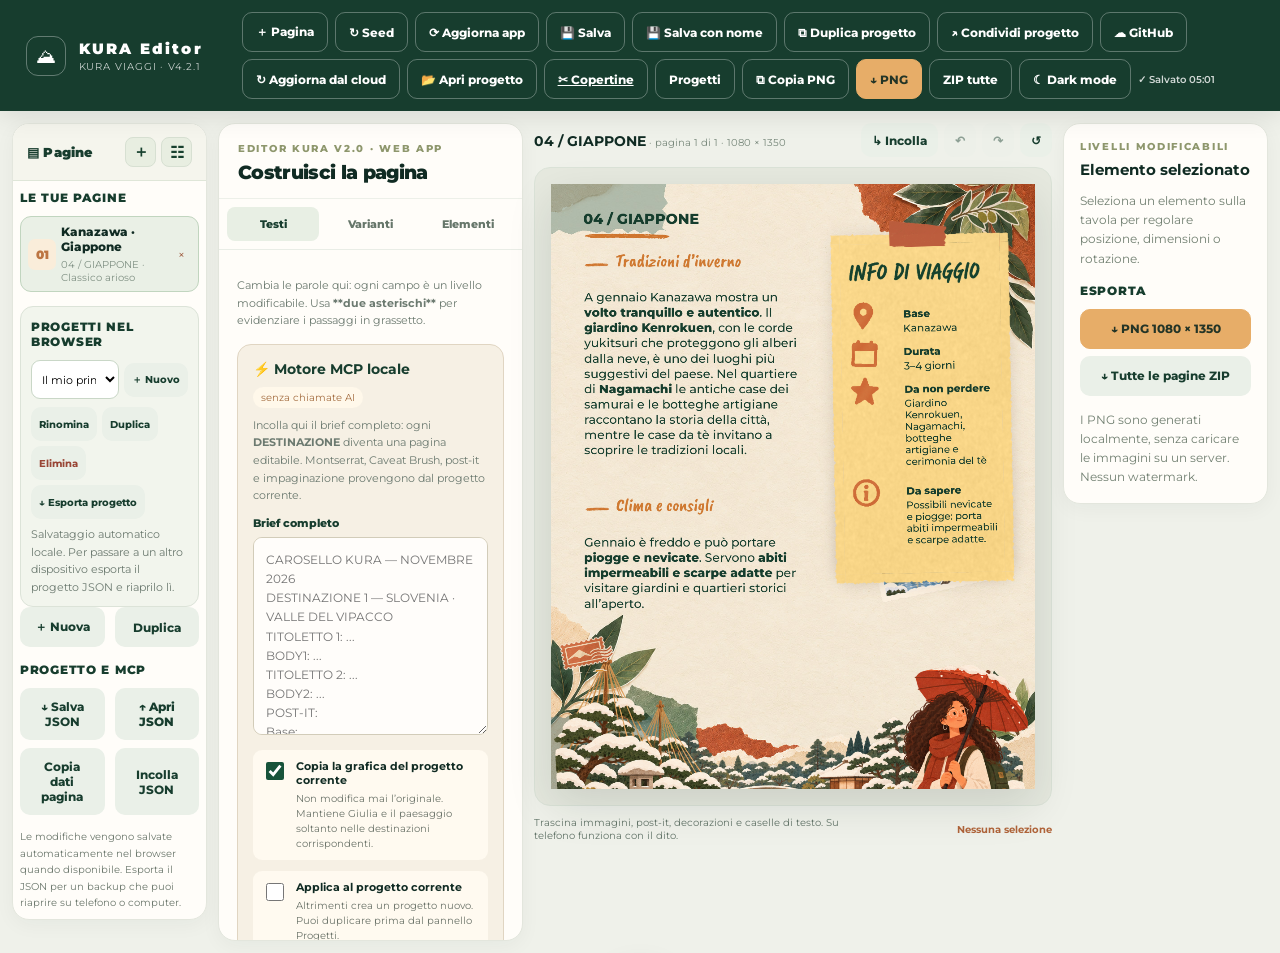
==== commit 82fd35a1: "Release KURA Editor 4.2.1 with permanent pages navigation, cross-project clipboard and dark mode" ====
--- a/kura-editor/index.html
+++ b/kura-editor/index.html
@@ -49,11 +49,11 @@
 @font-face{font-family:'Caveat Brush';src:url('./assets/CaveatBrush-Regular.ttf?v=3.0.0') format('truetype');font-style:normal;font-weight:400;font-display:swap}
 </style>
 <link rel="stylesheet" href="./editor-v2.css?v=3.7.0"/>
-<link rel="stylesheet" href="./editor-workspace.css?v=4.2.0"/>
+<link rel="stylesheet" href="./editor-workspace.css?v=4.2.1"/>
 </head>
 <body>
 <header class="topbar">
- <div class="brand"><span class="brand-icon">⛰</span><div><b>KURA Editor</b><small id="kuraEditorVersion">KURA Viaggi · v4.2.0</small></div></div>
+ <div class="brand"><span class="brand-icon">⛰</span><div><b>KURA Editor</b><small id="kuraEditorVersion">KURA Viaggi · v4.2.1</small></div></div>
  <div class="top-actions"><button id="topNew" class="btn ghost">＋ Pagina</button><button id="topSeed" class="btn ghost">↻ Seed</button><button id="topUpdate" class="btn ghost" title="Controlla se GitHub ha una nuova versione" aria-label="Aggiorna KURA Editor da GitHub">⟳ Aggiorna app</button><button id="topSaveProject" class="btn ghost" title="Salva nel browser e anche su GitHub se collegato">💾 Salva</button><button id="topSaveAs" class="btn ghost" title="Crea una versione indipendente con nome personalizzato">💾 Salva con nome</button><button id="topDuplicateProject" class="btn ghost" title="Duplica il progetto corrente senza modificarlo">⧉ Duplica progetto</button><button id="topShareProject" class="btn ghost" title="Condividi il link esatto del progetto già salvato su GitHub">↗ Condividi progetto</button><button id="topGitHub" class="btn ghost" title="Collega GitHub, salva e apri progetti cloud">☁ GitHub</button><button id="topCloudSync" class="btn ghost" title="Controlla e carica modifiche di altri collaboratori da GitHub">↻ Aggiorna dal cloud</button><button id="topOpenProject" class="btn ghost" title="Apri un progetto JSON modificabile">📂 Apri progetto</button><input id="topOpenProjectFile" type="file" accept=".json,application/json" hidden/><button id="topJson" class="btn ghost" title="Gestione progetti">Progetti</button><button id="topCopyPNG" class="btn ghost" title="Copia negli appunti questa pagina 1080 × 1350 senza scaricarla">⧉ Copia PNG</button><button id="topExport" class="btn primary">↓ PNG</button><button id="topZip" class="btn ghost">ZIP tutte</button></div>
 </header>
 <div class="shell">
@@ -186,8 +186,8 @@
 <div class="toast" id="toast" role="status"></div>
 <script>
 'use strict';
-const KURA_BUILD='4.2.0';
-window.KURA_BUILD={version:'4.2.0',build:'20261103fa03'};
+const KURA_BUILD='4.2.1';
+window.KURA_BUILD={version:'4.2.1',build:'20261103fa04'};
 const ASSETS={"sticker_map":"./assets/sticker_map.png","sticker_berries":"./assets/sticker_berries.png","sticker_stamp":"./assets/sticker_stamp.png","postit_4":"./assets/postit_4.png","postit_1":"./assets/postit_1.png","pennellata_3":"./assets/pennellata_3.png","sticker_olive":"./assets/sticker_olive.png","sticker_monstera":"./assets/sticker_monstera.png","sticker_tape":"./assets/sticker_tape.png","pennellata_1":"./assets/pennellata_1.png","cartolina_kenrokuen":"./assets/cartolina_kenrokuen.png","sticker_compass":"./assets/sticker_compass.png","pennellata_2":"./assets/pennellata_2.png","sticker_camera":"./assets/sticker_camera.png","postit_3":"./assets/postit_3.png","giulia_kanazawa":"./assets/giulia_kanazawa.png","postit_2":"./assets/postit_2.png","sfondo_3":"./assets/sfondo_3.jpg","sfondo_4":"./assets/sfondo_4.jpg","sfondo_1":"./assets/sfondo_1.jpg","sfondo_2":"./assets/sfondo_2.jpg"};
 // Approved original KURA post-it, extracted into actual independent transparent PNG files.
 Object.assign(ASSETS,{
@@ -640,12 +640,12 @@
 }
 initKuraPWA();
 </script>
-<script src="./editor-v2.js?v=4.2.0"></script>
+<script src="./editor-v2.js?v=4.2.1"></script>
 <script src="./kura-brief-parser.js?v=3.7.0"></script>
 <script src="./kura-brief-import.js?v=4.0.0"></script>
 <script src="./github-save.js?v=3.9.0"></script>
 <script src="./share-project.js?v=3.9.0"></script>
-<script src="./editor-workspace.js?v=4.2.0"></script>
+<script src="./editor-workspace.js?v=4.2.1"></script>
 <script>start();</script>
 </body>
 </html>
--- a/kura-editor/editor-workspace.css
+++ b/kura-editor/editor-workspace.css
@@ -130,3 +130,11 @@
  .stage-head{flex-wrap:wrap}
  #kuraPasteTop{padding:6px 8px}
 }
+
+/* Keep cloud collaboration dialog comfortable in dark mode as well. */
+html[data-kura-theme="dark"] #kuraGithubDialog{background:#152d22!important;color:#e5efe5!important;border-color:#4a6a52!important;box-shadow:0 18px 65px #0009!important}
+html[data-kura-theme="dark"] #kuraGithubDialog input{background:#09241a!important;color:#f3f5ea!important;border-color:#66806a!important}
+html[data-kura-theme="dark"] #kuraGithubDialog p{color:#c7d8c7!important}
+html[data-kura-theme="dark"] #kuraGithubDialog a{color:#e3b781!important}
+html[data-kura-theme="dark"] .kura-project-panel .kura-project-row button,
+html[data-kura-theme="dark"] .kura-element-clipboard button{color:#e8f2e5}
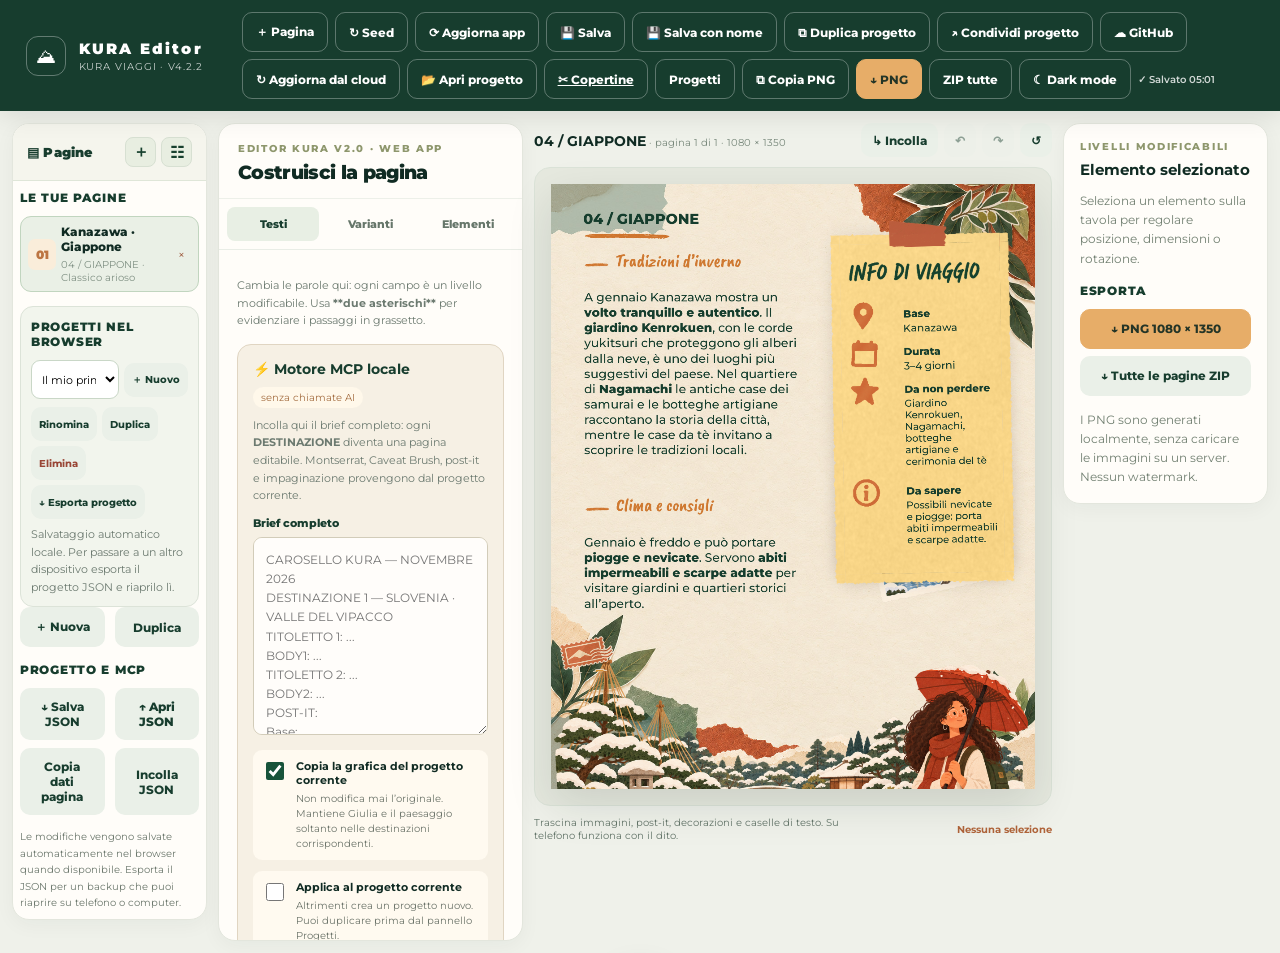
==== commit 36b24581: "KURA 4.2.2 finalize responsive page rail and invalidate CSS cache" ====
--- a/kura-editor/index.html
+++ b/kura-editor/index.html
@@ -49,11 +49,11 @@
 @font-face{font-family:'Caveat Brush';src:url('./assets/CaveatBrush-Regular.ttf?v=3.0.0') format('truetype');font-style:normal;font-weight:400;font-display:swap}
 </style>
 <link rel="stylesheet" href="./editor-v2.css?v=3.7.0"/>
-<link rel="stylesheet" href="./editor-workspace.css?v=4.2.1"/>
+<link rel="stylesheet" href="./editor-workspace.css?v=4.2.2"/>
 </head>
 <body>
 <header class="topbar">
- <div class="brand"><span class="brand-icon">⛰</span><div><b>KURA Editor</b><small id="kuraEditorVersion">KURA Viaggi · v4.2.1</small></div></div>
+ <div class="brand"><span class="brand-icon">⛰</span><div><b>KURA Editor</b><small id="kuraEditorVersion">KURA Viaggi · v4.2.2</small></div></div>
  <div class="top-actions"><button id="topNew" class="btn ghost">＋ Pagina</button><button id="topSeed" class="btn ghost">↻ Seed</button><button id="topUpdate" class="btn ghost" title="Controlla se GitHub ha una nuova versione" aria-label="Aggiorna KURA Editor da GitHub">⟳ Aggiorna app</button><button id="topSaveProject" class="btn ghost" title="Salva nel browser e anche su GitHub se collegato">💾 Salva</button><button id="topSaveAs" class="btn ghost" title="Crea una versione indipendente con nome personalizzato">💾 Salva con nome</button><button id="topDuplicateProject" class="btn ghost" title="Duplica il progetto corrente senza modificarlo">⧉ Duplica progetto</button><button id="topShareProject" class="btn ghost" title="Condividi il link esatto del progetto già salvato su GitHub">↗ Condividi progetto</button><button id="topGitHub" class="btn ghost" title="Collega GitHub, salva e apri progetti cloud">☁ GitHub</button><button id="topCloudSync" class="btn ghost" title="Controlla e carica modifiche di altri collaboratori da GitHub">↻ Aggiorna dal cloud</button><button id="topOpenProject" class="btn ghost" title="Apri un progetto JSON modificabile">📂 Apri progetto</button><input id="topOpenProjectFile" type="file" accept=".json,application/json" hidden/><button id="topJson" class="btn ghost" title="Gestione progetti">Progetti</button><button id="topCopyPNG" class="btn ghost" title="Copia negli appunti questa pagina 1080 × 1350 senza scaricarla">⧉ Copia PNG</button><button id="topExport" class="btn primary">↓ PNG</button><button id="topZip" class="btn ghost">ZIP tutte</button></div>
 </header>
 <div class="shell">
@@ -186,8 +186,8 @@
 <div class="toast" id="toast" role="status"></div>
 <script>
 'use strict';
-const KURA_BUILD='4.2.1';
-window.KURA_BUILD={version:'4.2.1',build:'20261103fa04'};
+const KURA_BUILD='4.2.2';
+window.KURA_BUILD={version:'4.2.2',build:'20261103fa05'};
 const ASSETS={"sticker_map":"./assets/sticker_map.png","sticker_berries":"./assets/sticker_berries.png","sticker_stamp":"./assets/sticker_stamp.png","postit_4":"./assets/postit_4.png","postit_1":"./assets/postit_1.png","pennellata_3":"./assets/pennellata_3.png","sticker_olive":"./assets/sticker_olive.png","sticker_monstera":"./assets/sticker_monstera.png","sticker_tape":"./assets/sticker_tape.png","pennellata_1":"./assets/pennellata_1.png","cartolina_kenrokuen":"./assets/cartolina_kenrokuen.png","sticker_compass":"./assets/sticker_compass.png","pennellata_2":"./assets/pennellata_2.png","sticker_camera":"./assets/sticker_camera.png","postit_3":"./assets/postit_3.png","giulia_kanazawa":"./assets/giulia_kanazawa.png","postit_2":"./assets/postit_2.png","sfondo_3":"./assets/sfondo_3.jpg","sfondo_4":"./assets/sfondo_4.jpg","sfondo_1":"./assets/sfondo_1.jpg","sfondo_2":"./assets/sfondo_2.jpg"};
 // Approved original KURA post-it, extracted into actual independent transparent PNG files.
 Object.assign(ASSETS,{
@@ -640,12 +640,12 @@
 }
 initKuraPWA();
 </script>
-<script src="./editor-v2.js?v=4.2.1"></script>
+<script src="./editor-v2.js?v=4.2.2"></script>
 <script src="./kura-brief-parser.js?v=3.7.0"></script>
 <script src="./kura-brief-import.js?v=4.0.0"></script>
 <script src="./github-save.js?v=3.9.0"></script>
 <script src="./share-project.js?v=3.9.0"></script>
-<script src="./editor-workspace.js?v=4.2.1"></script>
+<script src="./editor-workspace.js?v=4.2.2"></script>
 <script>start();</script>
 </body>
 </html>
--- a/kura-editor/editor-workspace.css
+++ b/kura-editor/editor-workspace.css
@@ -93,7 +93,7 @@
  .pageitem{gap:5px;padding:7px}
 }
 @media(max-width:1080px) and (min-width:761px){
- .shell{display:grid;grid-template-columns:190px minmax(300px,365px) minmax(340px,1fr);gap:12px;padding:12px}
+ .shell{display:grid;grid-template-columns:160px minmax(250px,315px) minmax(260px,1fr);gap:9px;padding:9px}
  .kura-pages-sidebar{grid-column:1;grid-row:1 / span 2}
  .editor-panel{grid-column:2}
  .canvas-wrap{grid-column:3}
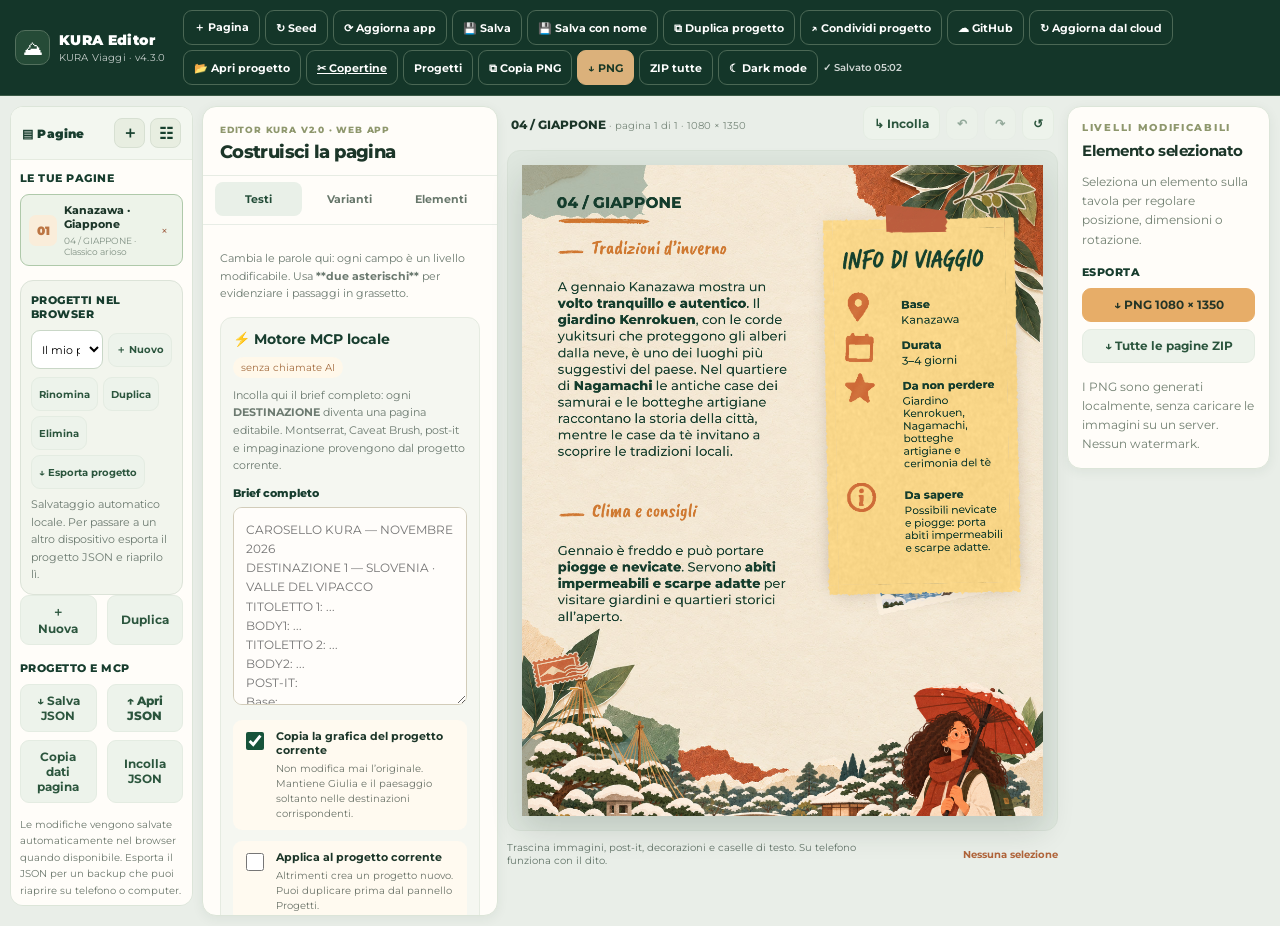
==== commit 3299f08a: "KURA Editor 4.3: modern quiet UI, instant note-title editing and full-color text tools" ====
--- a/kura-editor/index.html
+++ b/kura-editor/index.html
@@ -50,10 +50,11 @@
 </style>
 <link rel="stylesheet" href="./editor-v2.css?v=3.7.0"/>
 <link rel="stylesheet" href="./editor-workspace.css?v=4.2.2"/>
+<link rel="stylesheet" href="./editor-modern.css?v=4.3.0"/>
 </head>
 <body>
 <header class="topbar">
- <div class="brand"><span class="brand-icon">⛰</span><div><b>KURA Editor</b><small id="kuraEditorVersion">KURA Viaggi · v4.2.2</small></div></div>
+ <div class="brand"><span class="brand-icon">⛰</span><div><b>KURA Editor</b><small id="kuraEditorVersion">KURA Viaggi · v4.3.0</small></div></div>
  <div class="top-actions"><button id="topNew" class="btn ghost">＋ Pagina</button><button id="topSeed" class="btn ghost">↻ Seed</button><button id="topUpdate" class="btn ghost" title="Controlla se GitHub ha una nuova versione" aria-label="Aggiorna KURA Editor da GitHub">⟳ Aggiorna app</button><button id="topSaveProject" class="btn ghost" title="Salva nel browser e anche su GitHub se collegato">💾 Salva</button><button id="topSaveAs" class="btn ghost" title="Crea una versione indipendente con nome personalizzato">💾 Salva con nome</button><button id="topDuplicateProject" class="btn ghost" title="Duplica il progetto corrente senza modificarlo">⧉ Duplica progetto</button><button id="topShareProject" class="btn ghost" title="Condividi il link esatto del progetto già salvato su GitHub">↗ Condividi progetto</button><button id="topGitHub" class="btn ghost" title="Collega GitHub, salva e apri progetti cloud">☁ GitHub</button><button id="topCloudSync" class="btn ghost" title="Controlla e carica modifiche di altri collaboratori da GitHub">↻ Aggiorna dal cloud</button><button id="topOpenProject" class="btn ghost" title="Apri un progetto JSON modificabile">📂 Apri progetto</button><input id="topOpenProjectFile" type="file" accept=".json,application/json" hidden/><button id="topJson" class="btn ghost" title="Gestione progetti">Progetti</button><button id="topCopyPNG" class="btn ghost" title="Copia negli appunti questa pagina 1080 × 1350 senza scaricarla">⧉ Copia PNG</button><button id="topExport" class="btn primary">↓ PNG</button><button id="topZip" class="btn ghost">ZIP tutte</button></div>
 </header>
 <div class="shell">
@@ -88,6 +89,7 @@
    <div class="field" data-field="body2"><label for="f-body2">Secondo testo</label><textarea id="f-body2" data-text="body2" rows="5"></textarea></div>
    <div class="section-title">Post-it · Info di viaggio</div>
    <div class="field" data-field="note_title">
+    <button id="noteTitleEditNow" type="button" class="btn flat kura-edit-title-button">✎ Modifica “INFO DI VIAGGIO”</button>
     <label for="f-note-title">Scritta del post-it (modificabile)</label>
     <input id="f-note-title" data-text="note_title" maxlength="100" placeholder="INFO DI VIAGGIO"/>
     <label style="display:flex;align-items:center;gap:8px;margin-top:7px"><input id="noteTitleEditable" type="checkbox" style="width:18px;height:18px"/> Usa il titolo modificabile al posto del PNG</label>
@@ -186,8 +188,8 @@
 <div class="toast" id="toast" role="status"></div>
 <script>
 'use strict';
-const KURA_BUILD='4.2.2';
-window.KURA_BUILD={version:'4.2.2',build:'20261103fa05'};
+const KURA_BUILD='4.3.0';
+window.KURA_BUILD={version:'4.3.0',build:'20261103fa06'};
 const ASSETS={"sticker_map":"./assets/sticker_map.png","sticker_berries":"./assets/sticker_berries.png","sticker_stamp":"./assets/sticker_stamp.png","postit_4":"./assets/postit_4.png","postit_1":"./assets/postit_1.png","pennellata_3":"./assets/pennellata_3.png","sticker_olive":"./assets/sticker_olive.png","sticker_monstera":"./assets/sticker_monstera.png","sticker_tape":"./assets/sticker_tape.png","pennellata_1":"./assets/pennellata_1.png","cartolina_kenrokuen":"./assets/cartolina_kenrokuen.png","sticker_compass":"./assets/sticker_compass.png","pennellata_2":"./assets/pennellata_2.png","sticker_camera":"./assets/sticker_camera.png","postit_3":"./assets/postit_3.png","giulia_kanazawa":"./assets/giulia_kanazawa.png","postit_2":"./assets/postit_2.png","sfondo_3":"./assets/sfondo_3.jpg","sfondo_4":"./assets/sfondo_4.jpg","sfondo_1":"./assets/sfondo_1.jpg","sfondo_2":"./assets/sfondo_2.jpg"};
 // Approved original KURA post-it, extracted into actual independent transparent PNG files.
 Object.assign(ASSETS,{
@@ -521,6 +523,16 @@
  $('#'+key+'Plus').onclick=()=>{snapshot();applyBulkTypeScale(key,+slider.value+5)};
 }
 $('#noteTitleEditable').onchange=e=>{snapshot();page().noteTitleMode=e.target.checked?'text':'image';queueRender();scheduleSave()};
+$('#noteTitleEditNow').onclick=()=>{
+ snapshot();
+ const p=page();p.noteTitleMode='text';p.fields.note_title??='INFO DI VIAGGIO';
+ $('#noteTitleEditable').checked=true;
+ refreshAll();scheduleSave();
+ setTab('texts');
+ const input=$('#f-note-title');
+ input?.focus();input?.select();
+ emitToast('Titolo editabile attivato · scegli font e colore nella barra testo');
+};
 
 function updateNoteTitleControls(){
  const p=page();p.textStyles??={};p.textStyles.note_title??={};
@@ -640,7 +652,8 @@
 }
 initKuraPWA();
 </script>
-<script src="./editor-v2.js?v=4.2.2"></script>
+<script src="./editor-v2.js?v=4.3.0"></script>
+<script src="./editor-colors.js?v=4.3.0"></script>
 <script src="./kura-brief-parser.js?v=3.7.0"></script>
 <script src="./kura-brief-import.js?v=4.0.0"></script>
 <script src="./github-save.js?v=3.9.0"></script>
--- a/kura-editor/editor-modern.css
+++ b/kura-editor/editor-modern.css
@@ -0,0 +1,100 @@
+/* KURA 4.3 — quieter, contemporary forest-green editorial application chrome */
+:root{--kura-ui-edge:#dce5d9;--kura-ui-card:#fffdf9;--kura-ui-soft:#f2f5ee}
+body{background:#e9eee8;color:#1c3629}
+.topbar{background:#143629;box-shadow:none;border-bottom:1px solid #3b5a47;padding:10px 15px;gap:10px}
+.brand{min-width:158px;gap:9px}.brand-icon{width:35px;height:35px;border-radius:10px;background:#254b37;border-color:#53705d}
+.brand b{font-size:14px;letter-spacing:.025em}.brand small{letter-spacing:.015em;text-transform:none;opacity:.75}
+.top-actions{gap:5px}
+.top-actions .btn{min-height:35px;padding:7px 10px;font-size:11px;font-weight:680;white-space:nowrap;border-radius:9px}
+.top-actions .btn.ghost{border-color:#4b6855;background:transparent}
+.top-actions .btn.ghost:hover{background:#29503d}
+.top-actions .btn.primary{background:#dbb17b;color:#163725;border-color:#dbb17b}
+.shell{grid-template-columns:minmax(170px,192px) minmax(285px,320px) minmax(390px,1fr) minmax(200px,225px);max-width:1880px;padding:14px;gap:12px}
+.panel{border-radius:14px;background:var(--kura-ui-card);border:1px solid var(--kura-ui-edge);box-shadow:0 3px 12px #1b3c2910}
+.panehead{padding:17px 17px 12px;border-color:#e7ece4}
+.panehead .eyebrow{font-size:9px;letter-spacing:.09em}
+.panehead h2{font-size:18px;font-weight:770;letter-spacing:-.035em}
+.tabs{padding:6px 12px 8px;gap:4px;border-color:#e8ede6}
+.tab{font-size:11px;border-radius:8px;font-weight:680}
+.tab.active{color:#214b36;background:#e9f0e8}
+.tabpane{padding:14px 17px 20px}
+.section-title{font-size:11px;letter-spacing:.045em;font-weight:800;margin:16px 0 9px}
+.field{gap:5px;margin-bottom:12px}.field label{font-size:11px;font-weight:690}
+.field input,.field textarea,.field select{border:1px solid #dfe7dc;background:#fafbf7;border-radius:9px;color:#1d3d2a;font-size:12px;padding:9px 10px}
+.field input:focus,.field textarea:focus,.field select:focus{outline:2px solid #caa16b50;outline-offset:0;border-color:#c49b65}
+.btn{min-height:34px;border-radius:9px;padding:8px 10px;font-weight:685}
+.btn.flat{background:#edf3eb;border-color:#e4ece2;color:#2b553d}
+.btn.flat:hover{background:#e2eee0}
+.softbox,.kura-brief-import,.kura-bulk-font-panel{background:#f5f7f1;border-color:#e5ebe1;border-radius:12px}
+.kura-brief-import{padding:12px}.kura-bulk-font-panel{padding:12px}
+.kura-bulk-all{background:#fafcf8;border-color:#e8eee5}
+.kura-pages-sidebar{border-radius:13px;box-shadow:none}
+.kura-pages-rail-head{background:#f3f7f0;border-color:#e5ebe0;padding:11px}
+.kura-pages-rail-head strong{font-size:12px}
+.kura-pages-content{padding:9px}
+.kura-pages-content .pageitem{border:1px solid #e5eae2;border-radius:9px;padding:8px;margin-bottom:7px;background:#fffefa;gap:7px}
+.kura-pages-content .pageitem.active{background:#edf3e9;border-color:#afc9aa}
+.kura-pages-content .pageitem .title{font-size:11px;font-weight:740}
+.kura-pages-content .pageitem small{font-size:9px}
+.stage-head{min-height:31px;padding:0 4px}.stage-head strong{font-size:12px;font-weight:770}
+.stage-bg{background:#dfe7df;border:1px solid #d8e1d7;border-radius:13px;padding:14px}
+.stage-inner{box-shadow:0 13px 32px #172d2129}
+.preview-scroll{top:70px}.inspector{padding:14px}.inspector h3{font-size:15px;letter-spacing:-.03em}
+.kura-toolbar-dock{background:transparent!important;box-shadow:none!important;border:0!important;padding:0!important}
+.kura-selection-toolbar{background:#f4f7f1!important;color:#1f4030!important;border:1px solid #dce6da!important;box-shadow:0 5px 17px #183d2519!important;border-radius:12px!important;padding:5px 7px!important;gap:5px!important;max-width:100%!important}
+.kura-selection-toolbar .kura-bar-grip{color:#67806c}
+.kura-selection-toolbar select,.kura-selection-toolbar input,.kura-selection-toolbar button{background:#fffefa;border:1px solid #dee8dc;color:#22422e;border-radius:7px;min-height:29px;font-size:12px!important}
+.kura-selection-toolbar select{width:auto;max-width:155px}
+.kura-selection-toolbar [data-weight]{max-width:110px}
+.kura-selection-toolbar [data-bold].is-on{background:#e9c99a;border-color:#d2a56d}
+.kura-selection-toolbar .kura-control-label{color:#5f7764}
+.kura-note-title-options{padding:8px;border-radius:9px;background:#eef4eb}
+.kura-edit-title-button{width:100%;justify-content:center;margin-bottom:8px;font-size:12px}
+.kura-note-title-options label{font-size:11px}
+.kura-note-title-options input,.kura-note-title-options select{min-height:34px}
+/* Toolbar palette */
+.kura-selection-toolbar .kura-color-trigger{display:inline-flex;align-items:center;gap:5px;min-height:29px;padding:4px 7px;width:auto;border-radius:7px;cursor:pointer;white-space:nowrap}
+.kura-color-dot{display:inline-block;width:15px;height:15px;flex:0 0 15px;border-radius:5px;border:1px solid #1f352b33}
+.kura-color-hex{font:700 10px ui-monospace,Consolas,monospace;letter-spacing:0}.kura-color-chevron{opacity:.7}
+.kura-color-popover{position:fixed;z-index:1002;box-sizing:border-box;max-height:85vh;overflow-y:auto;border-radius:15px;background:#fffefa;color:#193b2a;border:1px solid #dae5d8;box-shadow:0 18px 55px #0e251a4a;padding:13px;font:12px Montserrat,system-ui,sans-serif;color-scheme:light}
+.kura-color-popover[hidden]{display:none!important}
+.kura-color-head,.kura-color-section-head{display:flex;align-items:center;justify-content:space-between;gap:9px}
+.kura-color-head{padding-bottom:8px}.kura-color-head b{font-size:13px}
+.kura-color-head [data-close]{width:28px;height:28px;border:0;border-radius:8px;cursor:pointer;background:#edf3eb;color:#254730;font-size:18px}
+.kura-color-section{padding:10px 0;border-top:1px solid #e6ebe5}
+.kura-color-section strong{font-size:11px;color:#587260}
+.kura-color-section-head button{padding:5px 8px;border:1px solid #d7e2d6;background:#eef5ec;color:#2d583a;border-radius:7px;font-size:10px;font-weight:700;cursor:pointer}
+.kura-color-grid{display:grid;grid-template-columns:repeat(8,minmax(0,1fr));gap:7px;margin-top:10px}
+.kura-color-swatch{display:block;aspect-ratio:1;min-width:0;width:100%;padding:0;border-radius:8px;background:var(--swatch);border:2px solid #102b211f;cursor:pointer;position:relative}
+.kura-color-swatch.selected{outline:2px solid #c28a50;outline-offset:2px}
+.kura-color-swatch.favorite:after{content:'★';position:absolute;right:2px;bottom:0;font-size:9px;color:white;text-shadow:0 1px 3px #0009}
+.kura-color-popover [data-empty]{color:#829484;font-size:10px;display:block;margin-top:8px}.kura-color-popover [data-empty][hidden]{display:none}
+.kura-color-custom{display:grid;grid-template-columns:87px 1fr auto;gap:7px;align-items:end;border-top:1px solid #e6ece5;padding-top:11px}
+.kura-color-custom label{display:flex;flex-direction:column;gap:5px;color:#57715f;font-size:10px;font-weight:750}
+.kura-color-custom input[type=color]{height:34px;cursor:pointer;width:100%;padding:2px;border:1px solid #d9e3da;border-radius:7px;background:white}
+.kura-color-custom input[type=text]{height:34px;box-sizing:border-box;width:100%;min-width:0;padding:5px 7px;border-radius:7px;background:#fafcf8;color:#264432;border:1px solid #dce5dc;font:700 12px ui-monospace,monospace}
+.kura-color-custom [data-apply]{white-space:nowrap}.kura-color-help{display:block;margin-top:11px;color:#758778;font-size:10px;line-height:1.5}
+/* Dark scheme refined; never recolors the paper or exported pixels */
+html[data-kura-theme="dark"]{--kura-ui-card:#132b21;--kura-ui-edge:#2b4739}
+html[data-kura-theme="dark"] body{background:#0a1e16}
+html[data-kura-theme="dark"] .topbar{background:#071b12}
+html[data-kura-theme="dark"] .panel{background:#132b21;border-color:#2a493a;box-shadow:0 4px 15px #06140942}
+html[data-kura-theme="dark"] .kura-pages-rail-head{background:#1a3829;border-color:#30503b}
+html[data-kura-theme="dark"] .kura-pages-content .pageitem{background:#1c382b;border-color:#33513e}
+html[data-kura-theme="dark"] .kura-pages-content .pageitem.active{background:#2c503b;border-color:#8caa88}
+html[data-kura-theme="dark"] .btn.flat{background:#294637;border-color:#3a5b45;color:#e5f0e6}
+html[data-kura-theme="dark"] .tab.active{background:#2a4b39;color:#f1f3e9}
+html[data-kura-theme="dark"] .softbox,html[data-kura-theme="dark"] .kura-brief-import,html[data-kura-theme="dark"] .kura-bulk-font-panel{background:#1b382b;border-color:#335340}
+html[data-kura-theme="dark"] .stage-bg{background:#0c241a;border-color:#2b4839}
+html[data-kura-theme="dark"] .kura-selection-toolbar{background:#203c2d!important;border-color:#48624e!important;color:#dce9df!important}
+html[data-kura-theme="dark"] .kura-selection-toolbar select,html[data-kura-theme="dark"] .kura-selection-toolbar input,html[data-kura-theme="dark"] .kura-selection-toolbar button{background:#163124;border-color:#44614d;color:#e4eee4}
+html[data-kura-theme="dark"] .kura-selection-toolbar .kura-color-trigger{background:#19392a;color:#e6eee3;border-color:#4e6d55}
+html[data-kura-theme="dark"] .kura-note-title-options{background:#203f30}
+html[data-kura-theme="dark"] .kura-color-popover{background:#1b382a;color:#e7f0e6;border-color:#526b55;color-scheme:dark}
+html[data-kura-theme="dark"] .kura-color-section{border-color:#3c5847}
+html[data-kura-theme="dark"] .kura-color-section strong,html[data-kura-theme="dark"] .kura-color-custom label{color:#c4d9c6}
+html[data-kura-theme="dark"] .kura-color-section-head button,html[data-kura-theme="dark"] .kura-color-head [data-close]{background:#2e4c3c;color:#e7efe4;border-color:#526a52}
+html[data-kura-theme="dark"] .kura-color-custom input[type=text]{background:#11291c;color:#f0f7ed;border-color:#536e5b}
+@media(max-width:1380px) and (min-width:1081px){.shell{grid-template-columns:minmax(160px,183px) minmax(264px,296px) minmax(300px,1fr) minmax(178px,203px);gap:9px;padding:10px}}
+@media(max-width:1080px) and (min-width:761px){.shell{grid-template-columns:160px minmax(240px,310px) minmax(260px,1fr)}}
+@media(max-width:760px){.shell{padding:8px;gap:10px}.topbar{padding:8px 10px}.top-actions .btn{font-size:10px;min-height:35px}.kura-selection-toolbar{gap:4px!important}.kura-color-popover{max-width:calc(100vw - 20px)}}
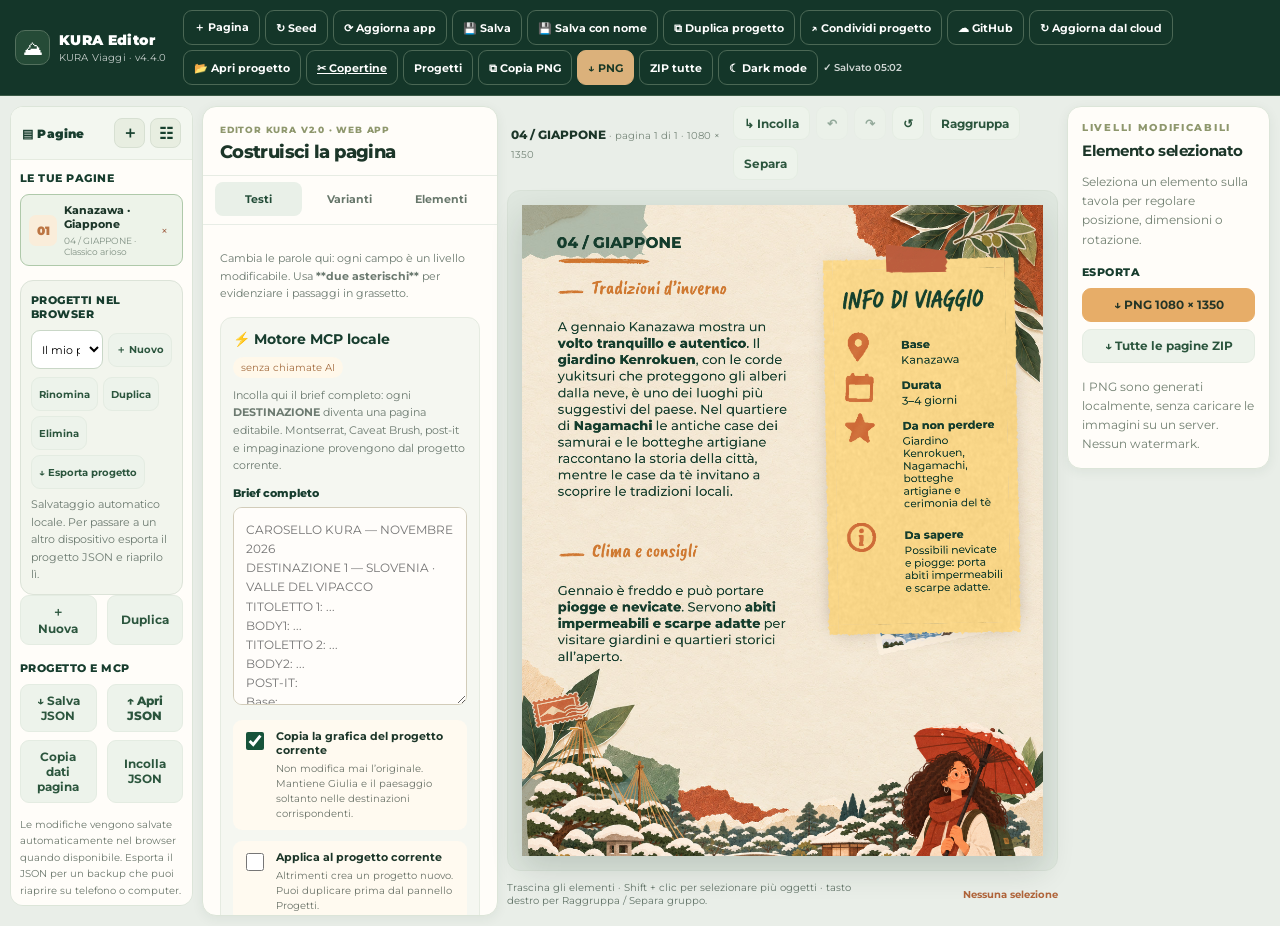
==== commit e6d05b64: "KURA Editor 4.4 group selection instructions and clickable original INFO DI VIAGGIO title" ====
--- a/kura-editor/index.html
+++ b/kura-editor/index.html
@@ -50,11 +50,11 @@
 </style>
 <link rel="stylesheet" href="./editor-v2.css?v=3.7.0"/>
 <link rel="stylesheet" href="./editor-workspace.css?v=4.2.2"/>
-<link rel="stylesheet" href="./editor-modern.css?v=4.3.0"/>
+<link rel="stylesheet" href="./editor-modern.css?v=4.4.0"/>
 </head>
 <body>
 <header class="topbar">
- <div class="brand"><span class="brand-icon">⛰</span><div><b>KURA Editor</b><small id="kuraEditorVersion">KURA Viaggi · v4.3.0</small></div></div>
+ <div class="brand"><span class="brand-icon">⛰</span><div><b>KURA Editor</b><small id="kuraEditorVersion">KURA Viaggi · v4.4.0</small></div></div>
  <div class="top-actions"><button id="topNew" class="btn ghost">＋ Pagina</button><button id="topSeed" class="btn ghost">↻ Seed</button><button id="topUpdate" class="btn ghost" title="Controlla se GitHub ha una nuova versione" aria-label="Aggiorna KURA Editor da GitHub">⟳ Aggiorna app</button><button id="topSaveProject" class="btn ghost" title="Salva nel browser e anche su GitHub se collegato">💾 Salva</button><button id="topSaveAs" class="btn ghost" title="Crea una versione indipendente con nome personalizzato">💾 Salva con nome</button><button id="topDuplicateProject" class="btn ghost" title="Duplica il progetto corrente senza modificarlo">⧉ Duplica progetto</button><button id="topShareProject" class="btn ghost" title="Condividi il link esatto del progetto già salvato su GitHub">↗ Condividi progetto</button><button id="topGitHub" class="btn ghost" title="Collega GitHub, salva e apri progetti cloud">☁ GitHub</button><button id="topCloudSync" class="btn ghost" title="Controlla e carica modifiche di altri collaboratori da GitHub">↻ Aggiorna dal cloud</button><button id="topOpenProject" class="btn ghost" title="Apri un progetto JSON modificabile">📂 Apri progetto</button><input id="topOpenProjectFile" type="file" accept=".json,application/json" hidden/><button id="topJson" class="btn ghost" title="Gestione progetti">Progetti</button><button id="topCopyPNG" class="btn ghost" title="Copia negli appunti questa pagina 1080 × 1350 senza scaricarla">⧉ Copia PNG</button><button id="topExport" class="btn primary">↓ PNG</button><button id="topZip" class="btn ghost">ZIP tutte</button></div>
 </header>
 <div class="shell">
@@ -167,7 +167,7 @@
  <main class="canvas-wrap">
   <div class="stage-head"><div><strong id="stageName">04 / GIAPPONE</strong><small id="stageMeta"> &nbsp;·&nbsp; 1080 × 1350 px</small></div><div class="compact-actions"><button class="btn small flat" id="undoBtn" title="Annulla">↶</button><button class="btn small flat" id="redoBtn" title="Ripristina">↷</button><button class="btn small flat" id="resetPosBtn" title="Reimposta posizione">↺</button></div></div>
   <div class="stage-bg"><div class="stage-inner"><canvas id="stage" width="1080" height="1350" aria-label="Anteprima KURA: trascina gli elementi per spostarli"></canvas></div></div>
-  <div class="stage-footer"><span>Trascina immagini, post-it, decorazioni e caselle di testo. Su telefono funziona con il dito.</span><strong id="selectionName">Nessuna selezione</strong></div>
+  <div class="stage-footer"><span>Trascina gli elementi · Shift + clic per selezionare più oggetti · tasto destro per Raggruppa / Separa gruppo.</span><strong id="selectionName">Nessuna selezione</strong></div>
  </main>
  <aside class="panel inspector preview-scroll">
   <div class="eyebrow">Livelli modificabili</div><h3 style="margin:7px 0 10px">Elemento selezionato</h3>
@@ -188,8 +188,8 @@
 <div class="toast" id="toast" role="status"></div>
 <script>
 'use strict';
-const KURA_BUILD='4.3.0';
-window.KURA_BUILD={version:'4.3.0',build:'20261103fa06'};
+const KURA_BUILD='4.4.0';
+window.KURA_BUILD={version:'4.4.0',build:'20261103fa07'};
 const ASSETS={"sticker_map":"./assets/sticker_map.png","sticker_berries":"./assets/sticker_berries.png","sticker_stamp":"./assets/sticker_stamp.png","postit_4":"./assets/postit_4.png","postit_1":"./assets/postit_1.png","pennellata_3":"./assets/pennellata_3.png","sticker_olive":"./assets/sticker_olive.png","sticker_monstera":"./assets/sticker_monstera.png","sticker_tape":"./assets/sticker_tape.png","pennellata_1":"./assets/pennellata_1.png","cartolina_kenrokuen":"./assets/cartolina_kenrokuen.png","sticker_compass":"./assets/sticker_compass.png","pennellata_2":"./assets/pennellata_2.png","sticker_camera":"./assets/sticker_camera.png","postit_3":"./assets/postit_3.png","giulia_kanazawa":"./assets/giulia_kanazawa.png","postit_2":"./assets/postit_2.png","sfondo_3":"./assets/sfondo_3.jpg","sfondo_4":"./assets/sfondo_4.jpg","sfondo_1":"./assets/sfondo_1.jpg","sfondo_2":"./assets/sfondo_2.jpg"};
 // Approved original KURA post-it, extracted into actual independent transparent PNG files.
 Object.assign(ASSETS,{
@@ -652,7 +652,7 @@
 }
 initKuraPWA();
 </script>
-<script src="./editor-v2.js?v=4.3.0"></script>
+<script src="./editor-v2.js?v=4.4.0"></script>
 <script src="./editor-colors.js?v=4.3.0"></script>
 <script src="./kura-brief-parser.js?v=3.7.0"></script>
 <script src="./kura-brief-import.js?v=4.0.0"></script>
--- a/kura-editor/editor-modern.css
+++ b/kura-editor/editor-modern.css
@@ -98,3 +98,24 @@
 @media(max-width:1380px) and (min-width:1081px){.shell{grid-template-columns:minmax(160px,183px) minmax(264px,296px) minmax(300px,1fr) minmax(178px,203px);gap:9px;padding:10px}}
 @media(max-width:1080px) and (min-width:761px){.shell{grid-template-columns:160px minmax(240px,310px) minmax(260px,1fr)}}
 @media(max-width:760px){.shell{padding:8px;gap:10px}.topbar{padding:8px 10px}.top-actions .btn{font-size:10px;min-height:35px}.kura-selection-toolbar{gap:4px!important}.kura-color-popover{max-width:calc(100vw - 20px)}}
+
+/* KURA group editing — large hit-targets, independent of artwork export. */
+.kura-group-layer{position:absolute;inset:0 auto auto 0;width:1080px;height:1350px;transform-origin:top left;pointer-events:none;z-index:19}
+.kura-group-box{box-sizing:border-box;position:absolute;border:3px dashed #d68e48;background:rgba(222,157,86,.055);outline:1px solid #fff8e6;outline-offset:2px;pointer-events:none;transform-origin:center}
+.kura-group-count{position:absolute;left:0;top:-32px;background:#d7a774;color:#173527;border-radius:6px;padding:5px 10px;font:800 14px Montserrat,sans-serif;white-space:nowrap;pointer-events:none}
+.kura-group-box button{position:absolute;pointer-events:auto;display:grid;place-items:center;width:40px;height:40px;border:2px solid #d1813f;border-radius:10px;background:#fff8ec;color:#173d2d;box-shadow:0 3px 10px #102b2330;font:900 21px Arial,sans-serif;touch-action:none;cursor:grab;transform-origin:center}
+.kura-group-box button[data-action="move"]{left:0;top:0}
+.kura-group-box button[data-action="rotate"]{right:0;top:0}
+.kura-group-box button[data-action="resize"]{right:0;bottom:0;cursor:nwse-resize}
+.kura-group-box button[data-action="width"]{right:0;top:50%;cursor:ew-resize}
+.kura-group-box button[data-action="height"]{left:50%;bottom:0;cursor:ns-resize}
+.kura-group-context{position:fixed;z-index:3000;padding:7px;min-width:190px;max-width:240px;background:#fffdf7;border:1px solid #dae4d8;border-radius:12px;box-shadow:0 12px 32px #0004;display:flex;flex-direction:column;gap:3px}
+.kura-group-context button{background:transparent;border:0;border-radius:7px;padding:11px 12px;font:700 12px Montserrat,sans-serif;color:#183c2b;text-align:left;cursor:pointer}
+.kura-group-context button:hover:not(:disabled){background:#eaf0e7}
+.kura-group-context button:disabled{opacity:.43;cursor:not-allowed}
+html[data-kura-theme="dark"] .kura-group-context{background:#1b3729;border-color:#52725a}
+html[data-kura-theme="dark"] .kura-group-context button{color:#e9f2e8}
+html[data-kura-theme="dark"] .kura-group-context button:hover:not(:disabled){background:#345340}
+html[data-kura-theme="dark"] .kura-group-box{border-color:#e0ad70;background:#e1af7014}
+html[data-kura-theme="dark"] .kura-group-count{background:#d3a572;color:#163626}
+@media(max-width:760px){.stage-head .compact-actions{flex-wrap:wrap;gap:5px}.stage-head .compact-actions .btn{font-size:10px;min-height:30px;padding:5px 8px}}
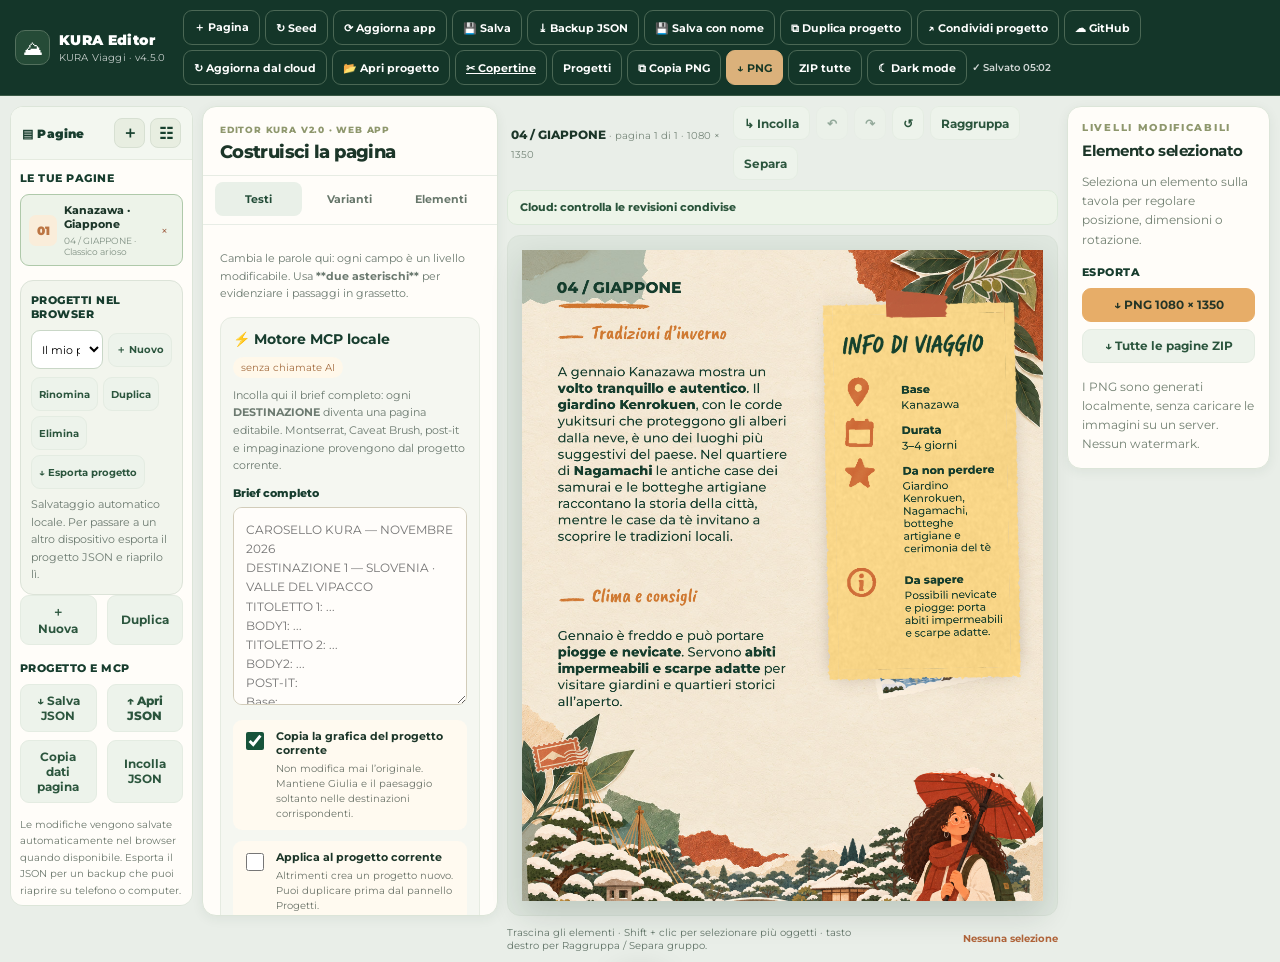
==== commit 83dedd4b: "KURA 4.5: ship safe shared collaboration, instant backup UI, remote change log and cloud autosync" ====
--- a/kura-editor/index.html
+++ b/kura-editor/index.html
@@ -51,10 +51,11 @@
 <link rel="stylesheet" href="./editor-v2.css?v=3.7.0"/>
 <link rel="stylesheet" href="./editor-workspace.css?v=4.2.2"/>
 <link rel="stylesheet" href="./editor-modern.css?v=4.4.0"/>
+<link rel="stylesheet" href="./editor-sync.css?v=4.5.0"/>
 </head>
 <body>
 <header class="topbar">
- <div class="brand"><span class="brand-icon">⛰</span><div><b>KURA Editor</b><small id="kuraEditorVersion">KURA Viaggi · v4.4.0</small></div></div>
+ <div class="brand"><span class="brand-icon">⛰</span><div><b>KURA Editor</b><small id="kuraEditorVersion">KURA Viaggi · v4.5.0</small></div></div>
  <div class="top-actions"><button id="topNew" class="btn ghost">＋ Pagina</button><button id="topSeed" class="btn ghost">↻ Seed</button><button id="topUpdate" class="btn ghost" title="Controlla se GitHub ha una nuova versione" aria-label="Aggiorna KURA Editor da GitHub">⟳ Aggiorna app</button><button id="topSaveProject" class="btn ghost" title="Salva nel browser e anche su GitHub se collegato">💾 Salva</button><button id="topSaveAs" class="btn ghost" title="Crea una versione indipendente con nome personalizzato">💾 Salva con nome</button><button id="topDuplicateProject" class="btn ghost" title="Duplica il progetto corrente senza modificarlo">⧉ Duplica progetto</button><button id="topShareProject" class="btn ghost" title="Condividi il link esatto del progetto già salvato su GitHub">↗ Condividi progetto</button><button id="topGitHub" class="btn ghost" title="Collega GitHub, salva e apri progetti cloud">☁ GitHub</button><button id="topCloudSync" class="btn ghost" title="Controlla e carica modifiche di altri collaboratori da GitHub">↻ Aggiorna dal cloud</button><button id="topOpenProject" class="btn ghost" title="Apri un progetto JSON modificabile">📂 Apri progetto</button><input id="topOpenProjectFile" type="file" accept=".json,application/json" hidden/><button id="topJson" class="btn ghost" title="Gestione progetti">Progetti</button><button id="topCopyPNG" class="btn ghost" title="Copia negli appunti questa pagina 1080 × 1350 senza scaricarla">⧉ Copia PNG</button><button id="topExport" class="btn primary">↓ PNG</button><button id="topZip" class="btn ghost">ZIP tutte</button></div>
 </header>
 <div class="shell">
@@ -188,8 +189,8 @@
 <div class="toast" id="toast" role="status"></div>
 <script>
 'use strict';
-const KURA_BUILD='4.4.0';
-window.KURA_BUILD={version:'4.4.0',build:'20261103fa07'};
+const KURA_BUILD='4.5.0';
+window.KURA_BUILD={version:'4.5.0',build:'20261103fa08'};
 const ASSETS={"sticker_map":"./assets/sticker_map.png","sticker_berries":"./assets/sticker_berries.png","sticker_stamp":"./assets/sticker_stamp.png","postit_4":"./assets/postit_4.png","postit_1":"./assets/postit_1.png","pennellata_3":"./assets/pennellata_3.png","sticker_olive":"./assets/sticker_olive.png","sticker_monstera":"./assets/sticker_monstera.png","sticker_tape":"./assets/sticker_tape.png","pennellata_1":"./assets/pennellata_1.png","cartolina_kenrokuen":"./assets/cartolina_kenrokuen.png","sticker_compass":"./assets/sticker_compass.png","pennellata_2":"./assets/pennellata_2.png","sticker_camera":"./assets/sticker_camera.png","postit_3":"./assets/postit_3.png","giulia_kanazawa":"./assets/giulia_kanazawa.png","postit_2":"./assets/postit_2.png","sfondo_3":"./assets/sfondo_3.jpg","sfondo_4":"./assets/sfondo_4.jpg","sfondo_1":"./assets/sfondo_1.jpg","sfondo_2":"./assets/sfondo_2.jpg"};
 // Approved original KURA post-it, extracted into actual independent transparent PNG files.
 Object.assign(ASSETS,{
@@ -652,11 +653,11 @@
 }
 initKuraPWA();
 </script>
-<script src="./editor-v2.js?v=4.4.0"></script>
+<script src="./editor-v2.js?v=4.5.0"></script>
 <script src="./editor-colors.js?v=4.3.0"></script>
 <script src="./kura-brief-parser.js?v=3.7.0"></script>
 <script src="./kura-brief-import.js?v=4.0.0"></script>
-<script src="./github-save.js?v=3.9.0"></script>
+<script src="./github-save.js?v=4.5.0"></script>
 <script src="./share-project.js?v=3.9.0"></script>
 <script src="./editor-workspace.js?v=4.2.2"></script>
 <script>start();</script>
--- a/kura-editor/editor-sync.css
+++ b/kura-editor/editor-sync.css
@@ -0,0 +1,16 @@
+/* KURA Editor 4.5 — shared state feedback and safe backup actions. */
+.kura-shared-status-strip{display:flex;align-items:center;justify-content:space-between;gap:10px;flex-wrap:wrap;padding:8px 12px;background:#edf4e9;border:1px solid #dbe9d9;border-radius:10px;width:100%;box-sizing:border-box;font-size:11px;line-height:1.5;color:#2a543b}
+.kura-shared-status-strip #kuraSharedSyncStatus{font-weight:750;flex:1;min-width:140px;overflow-wrap:anywhere}
+.kura-shared-status-strip #kuraSharedSyncStatus[data-kind=warning]{color:#975a29}
+.kura-shared-status-strip #kuraSharedSyncStatus[data-kind=ok]{color:#225b3b}
+#kuraSharedChanges{max-width:100%;min-width:min(200px,100%);flex:0 1 auto}
+#kuraSharedChanges[hidden]{display:none!important}
+#kuraSharedChanges summary{cursor:pointer;user-select:none;font-size:10px;color:#956034;font-weight:800}
+#kuraSharedChanges ul{margin:7px 0 2px;padding-left:17px;max-height:180px;overflow:auto}
+#kuraSharedChanges li{padding:2px 0;overflow-wrap:anywhere}
+#topBackupJSON{white-space:nowrap}
+html[data-kura-theme="dark"] .kura-shared-status-strip{background:#1b382a;border-color:#355543;color:#c6e3cd}
+html[data-kura-theme="dark"] .kura-shared-status-strip #kuraSharedSyncStatus[data-kind=warning]{color:#edbd83}
+html[data-kura-theme="dark"] .kura-shared-status-strip #kuraSharedSyncStatus[data-kind=ok]{color:#afe4b8}
+html[data-kura-theme="dark"] #kuraSharedChanges summary{color:#e6bc84}
+@media(max-width:760px){.kura-shared-status-strip{padding:8px 10px;font-size:10px}#kuraSharedChanges{flex-basis:100%}}
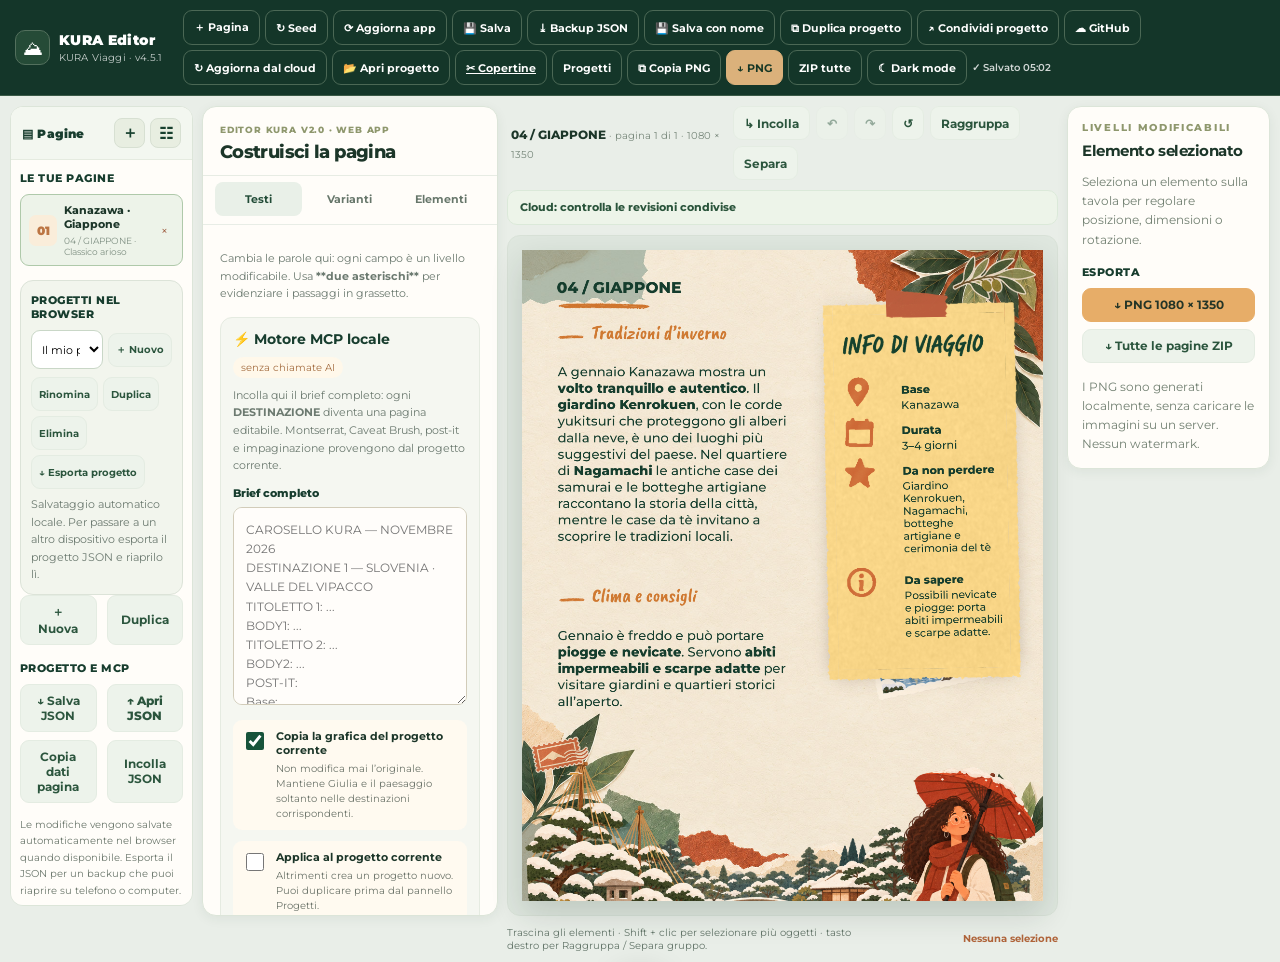
==== commit 7688a6d1: "Release KURA Editor 4.5.1: safe collaboration, backup recovery, and cloud change visibility" ====
--- a/kura-editor/index.html
+++ b/kura-editor/index.html
@@ -51,11 +51,11 @@
 <link rel="stylesheet" href="./editor-v2.css?v=3.7.0"/>
 <link rel="stylesheet" href="./editor-workspace.css?v=4.2.2"/>
 <link rel="stylesheet" href="./editor-modern.css?v=4.4.0"/>
-<link rel="stylesheet" href="./editor-sync.css?v=4.5.0"/>
+<link rel="stylesheet" href="./editor-sync.css?v=4.5.1"/>
 </head>
 <body>
 <header class="topbar">
- <div class="brand"><span class="brand-icon">⛰</span><div><b>KURA Editor</b><small id="kuraEditorVersion">KURA Viaggi · v4.5.0</small></div></div>
+ <div class="brand"><span class="brand-icon">⛰</span><div><b>KURA Editor</b><small id="kuraEditorVersion">KURA Viaggi · v4.5.1</small></div></div>
  <div class="top-actions"><button id="topNew" class="btn ghost">＋ Pagina</button><button id="topSeed" class="btn ghost">↻ Seed</button><button id="topUpdate" class="btn ghost" title="Controlla se GitHub ha una nuova versione" aria-label="Aggiorna KURA Editor da GitHub">⟳ Aggiorna app</button><button id="topSaveProject" class="btn ghost" title="Salva nel browser e anche su GitHub se collegato">💾 Salva</button><button id="topSaveAs" class="btn ghost" title="Crea una versione indipendente con nome personalizzato">💾 Salva con nome</button><button id="topDuplicateProject" class="btn ghost" title="Duplica il progetto corrente senza modificarlo">⧉ Duplica progetto</button><button id="topShareProject" class="btn ghost" title="Condividi il link esatto del progetto già salvato su GitHub">↗ Condividi progetto</button><button id="topGitHub" class="btn ghost" title="Collega GitHub, salva e apri progetti cloud">☁ GitHub</button><button id="topCloudSync" class="btn ghost" title="Controlla e carica modifiche di altri collaboratori da GitHub">↻ Aggiorna dal cloud</button><button id="topOpenProject" class="btn ghost" title="Apri un progetto JSON modificabile">📂 Apri progetto</button><input id="topOpenProjectFile" type="file" accept=".json,application/json" hidden/><button id="topJson" class="btn ghost" title="Gestione progetti">Progetti</button><button id="topCopyPNG" class="btn ghost" title="Copia negli appunti questa pagina 1080 × 1350 senza scaricarla">⧉ Copia PNG</button><button id="topExport" class="btn primary">↓ PNG</button><button id="topZip" class="btn ghost">ZIP tutte</button></div>
 </header>
 <div class="shell">
@@ -189,8 +189,8 @@
 <div class="toast" id="toast" role="status"></div>
 <script>
 'use strict';
-const KURA_BUILD='4.5.0';
-window.KURA_BUILD={version:'4.5.0',build:'20261103fa08'};
+const KURA_BUILD='4.5.1';
+window.KURA_BUILD={version:'4.5.1',build:'20261103fa09'};
 const ASSETS={"sticker_map":"./assets/sticker_map.png","sticker_berries":"./assets/sticker_berries.png","sticker_stamp":"./assets/sticker_stamp.png","postit_4":"./assets/postit_4.png","postit_1":"./assets/postit_1.png","pennellata_3":"./assets/pennellata_3.png","sticker_olive":"./assets/sticker_olive.png","sticker_monstera":"./assets/sticker_monstera.png","sticker_tape":"./assets/sticker_tape.png","pennellata_1":"./assets/pennellata_1.png","cartolina_kenrokuen":"./assets/cartolina_kenrokuen.png","sticker_compass":"./assets/sticker_compass.png","pennellata_2":"./assets/pennellata_2.png","sticker_camera":"./assets/sticker_camera.png","postit_3":"./assets/postit_3.png","giulia_kanazawa":"./assets/giulia_kanazawa.png","postit_2":"./assets/postit_2.png","sfondo_3":"./assets/sfondo_3.jpg","sfondo_4":"./assets/sfondo_4.jpg","sfondo_1":"./assets/sfondo_1.jpg","sfondo_2":"./assets/sfondo_2.jpg"};
 // Approved original KURA post-it, extracted into actual independent transparent PNG files.
 Object.assign(ASSETS,{
@@ -653,11 +653,11 @@
 }
 initKuraPWA();
 </script>
-<script src="./editor-v2.js?v=4.5.0"></script>
+<script src="./editor-v2.js?v=4.5.1"></script>
 <script src="./editor-colors.js?v=4.3.0"></script>
 <script src="./kura-brief-parser.js?v=3.7.0"></script>
 <script src="./kura-brief-import.js?v=4.0.0"></script>
-<script src="./github-save.js?v=4.5.0"></script>
+<script src="./github-save.js?v=4.5.1"></script>
 <script src="./share-project.js?v=3.9.0"></script>
 <script src="./editor-workspace.js?v=4.2.2"></script>
 <script>start();</script>
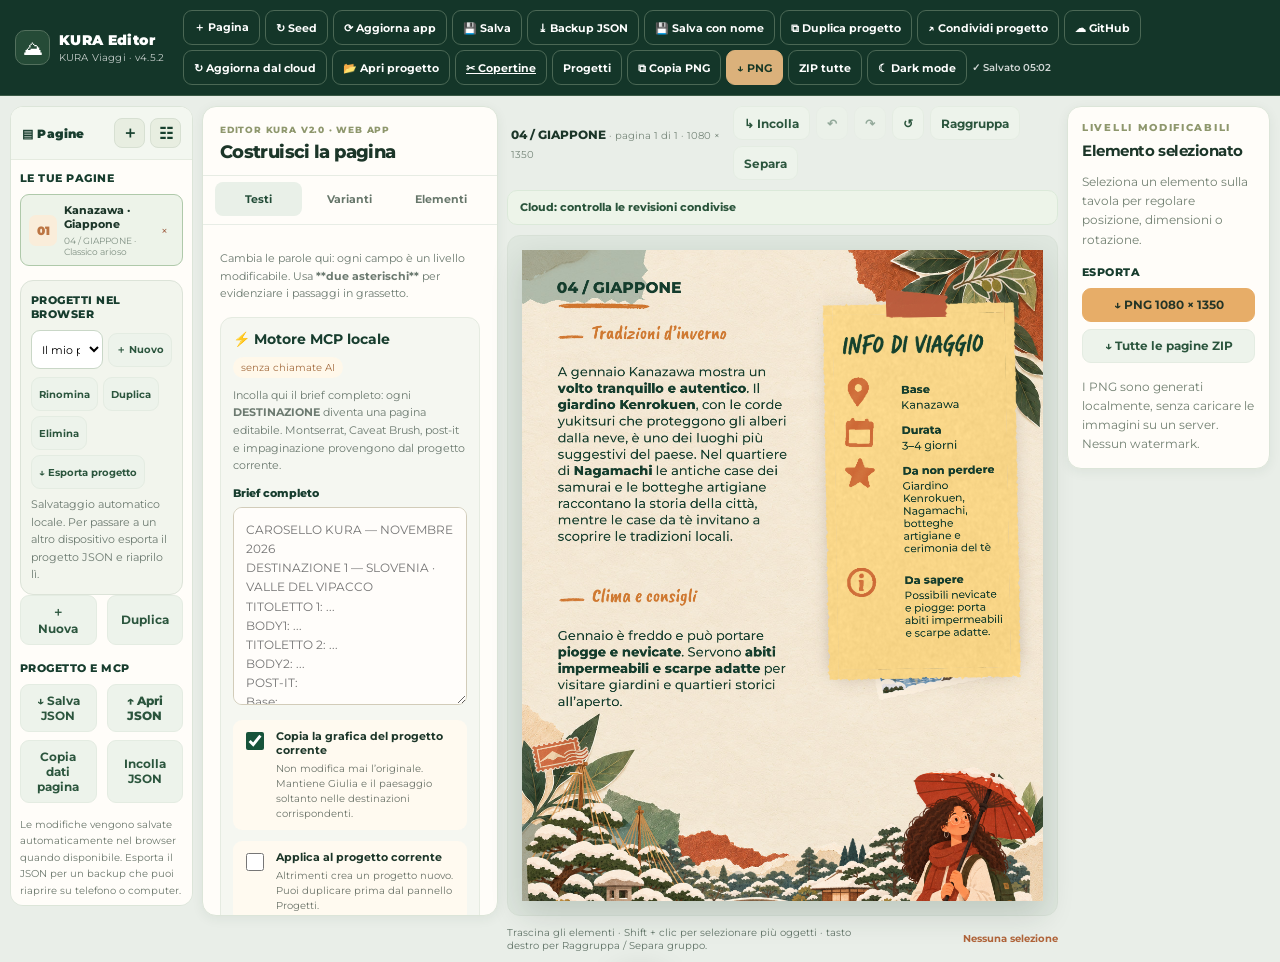
==== commit 502f9992: "KURA Editor 4.5.2 release with protection against stale shared-link responses" ====
--- a/kura-editor/index.html
+++ b/kura-editor/index.html
@@ -55,7 +55,7 @@
 </head>
 <body>
 <header class="topbar">
- <div class="brand"><span class="brand-icon">⛰</span><div><b>KURA Editor</b><small id="kuraEditorVersion">KURA Viaggi · v4.5.1</small></div></div>
+ <div class="brand"><span class="brand-icon">⛰</span><div><b>KURA Editor</b><small id="kuraEditorVersion">KURA Viaggi · v4.5.2</small></div></div>
  <div class="top-actions"><button id="topNew" class="btn ghost">＋ Pagina</button><button id="topSeed" class="btn ghost">↻ Seed</button><button id="topUpdate" class="btn ghost" title="Controlla se GitHub ha una nuova versione" aria-label="Aggiorna KURA Editor da GitHub">⟳ Aggiorna app</button><button id="topSaveProject" class="btn ghost" title="Salva nel browser e anche su GitHub se collegato">💾 Salva</button><button id="topSaveAs" class="btn ghost" title="Crea una versione indipendente con nome personalizzato">💾 Salva con nome</button><button id="topDuplicateProject" class="btn ghost" title="Duplica il progetto corrente senza modificarlo">⧉ Duplica progetto</button><button id="topShareProject" class="btn ghost" title="Condividi il link esatto del progetto già salvato su GitHub">↗ Condividi progetto</button><button id="topGitHub" class="btn ghost" title="Collega GitHub, salva e apri progetti cloud">☁ GitHub</button><button id="topCloudSync" class="btn ghost" title="Controlla e carica modifiche di altri collaboratori da GitHub">↻ Aggiorna dal cloud</button><button id="topOpenProject" class="btn ghost" title="Apri un progetto JSON modificabile">📂 Apri progetto</button><input id="topOpenProjectFile" type="file" accept=".json,application/json" hidden/><button id="topJson" class="btn ghost" title="Gestione progetti">Progetti</button><button id="topCopyPNG" class="btn ghost" title="Copia negli appunti questa pagina 1080 × 1350 senza scaricarla">⧉ Copia PNG</button><button id="topExport" class="btn primary">↓ PNG</button><button id="topZip" class="btn ghost">ZIP tutte</button></div>
 </header>
 <div class="shell">
@@ -189,8 +189,8 @@
 <div class="toast" id="toast" role="status"></div>
 <script>
 'use strict';
-const KURA_BUILD='4.5.1';
-window.KURA_BUILD={version:'4.5.1',build:'20261103fa09'};
+const KURA_BUILD='4.5.2';
+window.KURA_BUILD={version:'4.5.2',build:'20261103fa10'};
 const ASSETS={"sticker_map":"./assets/sticker_map.png","sticker_berries":"./assets/sticker_berries.png","sticker_stamp":"./assets/sticker_stamp.png","postit_4":"./assets/postit_4.png","postit_1":"./assets/postit_1.png","pennellata_3":"./assets/pennellata_3.png","sticker_olive":"./assets/sticker_olive.png","sticker_monstera":"./assets/sticker_monstera.png","sticker_tape":"./assets/sticker_tape.png","pennellata_1":"./assets/pennellata_1.png","cartolina_kenrokuen":"./assets/cartolina_kenrokuen.png","sticker_compass":"./assets/sticker_compass.png","pennellata_2":"./assets/pennellata_2.png","sticker_camera":"./assets/sticker_camera.png","postit_3":"./assets/postit_3.png","giulia_kanazawa":"./assets/giulia_kanazawa.png","postit_2":"./assets/postit_2.png","sfondo_3":"./assets/sfondo_3.jpg","sfondo_4":"./assets/sfondo_4.jpg","sfondo_1":"./assets/sfondo_1.jpg","sfondo_2":"./assets/sfondo_2.jpg"};
 // Approved original KURA post-it, extracted into actual independent transparent PNG files.
 Object.assign(ASSETS,{
@@ -653,11 +653,11 @@
 }
 initKuraPWA();
 </script>
-<script src="./editor-v2.js?v=4.5.1"></script>
+<script src="./editor-v2.js?v=4.5.2"></script>
 <script src="./editor-colors.js?v=4.3.0"></script>
 <script src="./kura-brief-parser.js?v=3.7.0"></script>
 <script src="./kura-brief-import.js?v=4.0.0"></script>
-<script src="./github-save.js?v=4.5.1"></script>
+<script src="./github-save.js?v=4.5.2"></script>
 <script src="./share-project.js?v=3.9.0"></script>
 <script src="./editor-workspace.js?v=4.2.2"></script>
 <script>start();</script>
